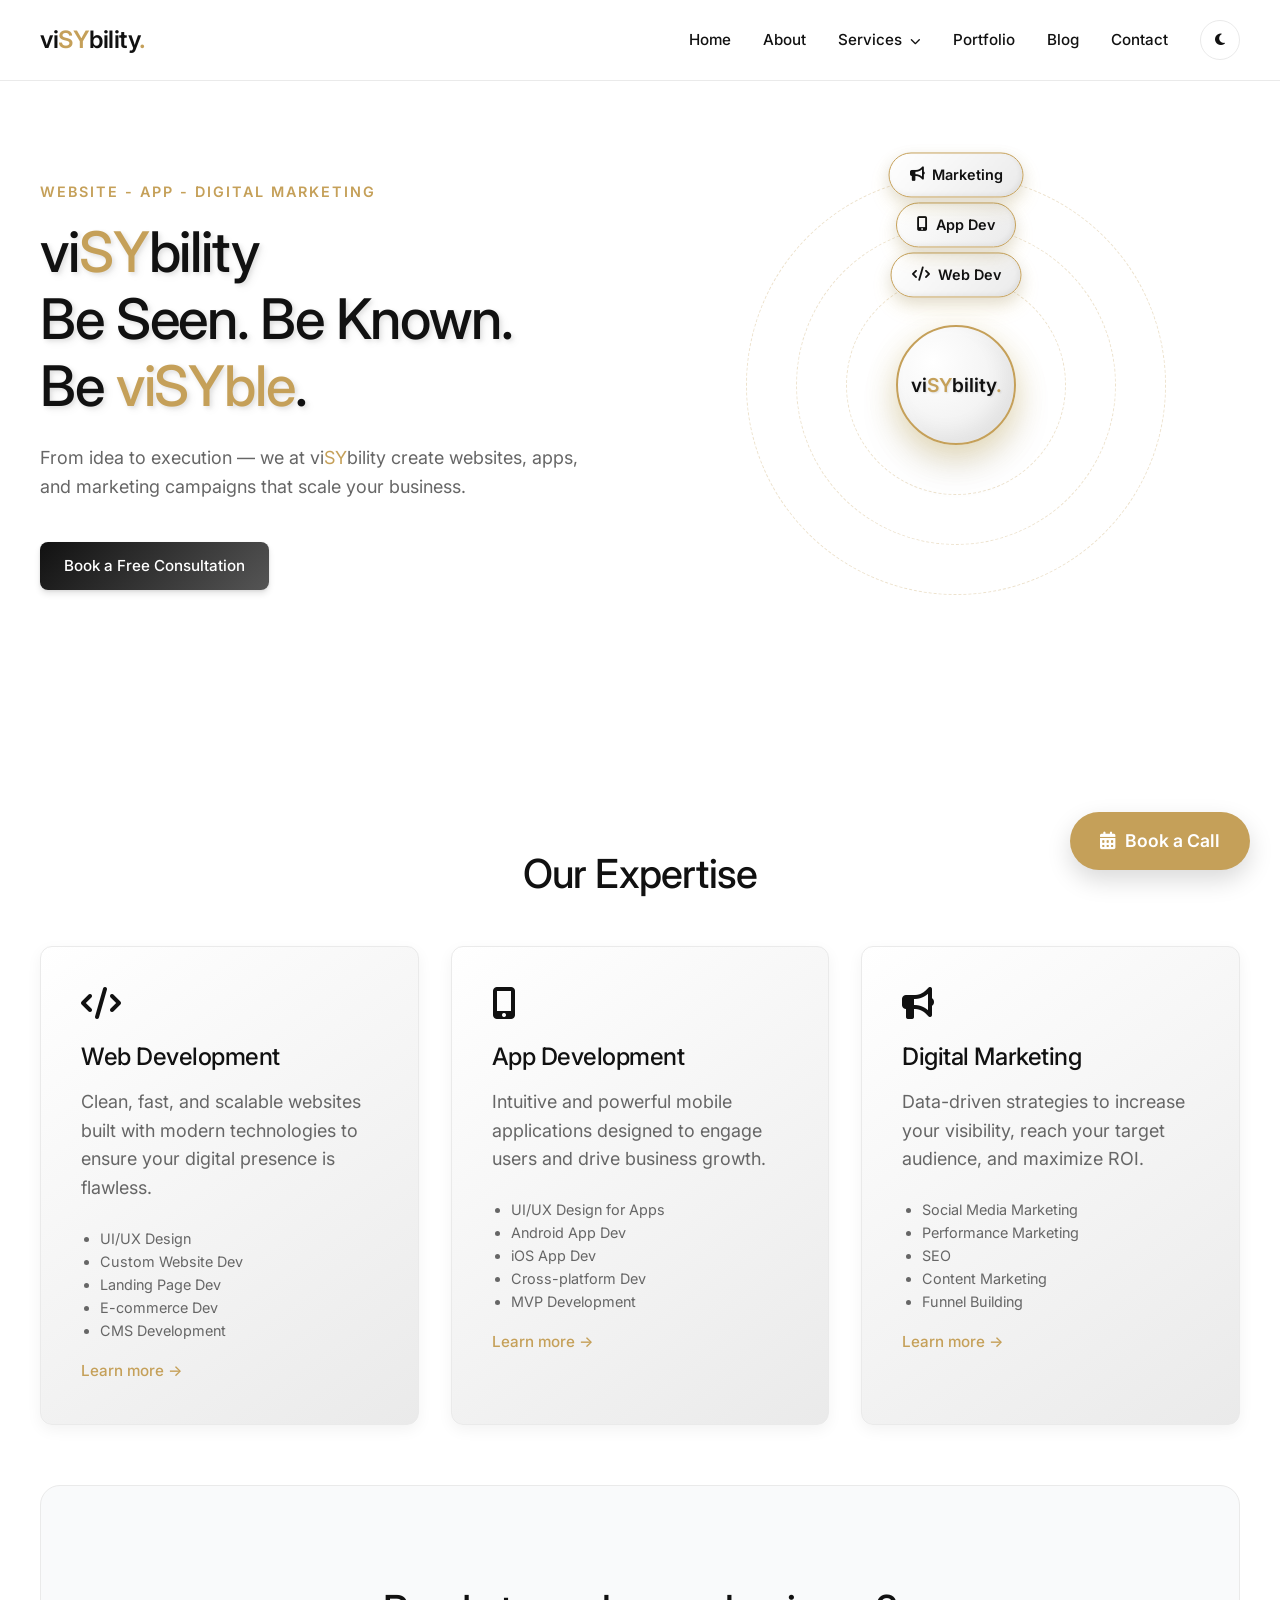
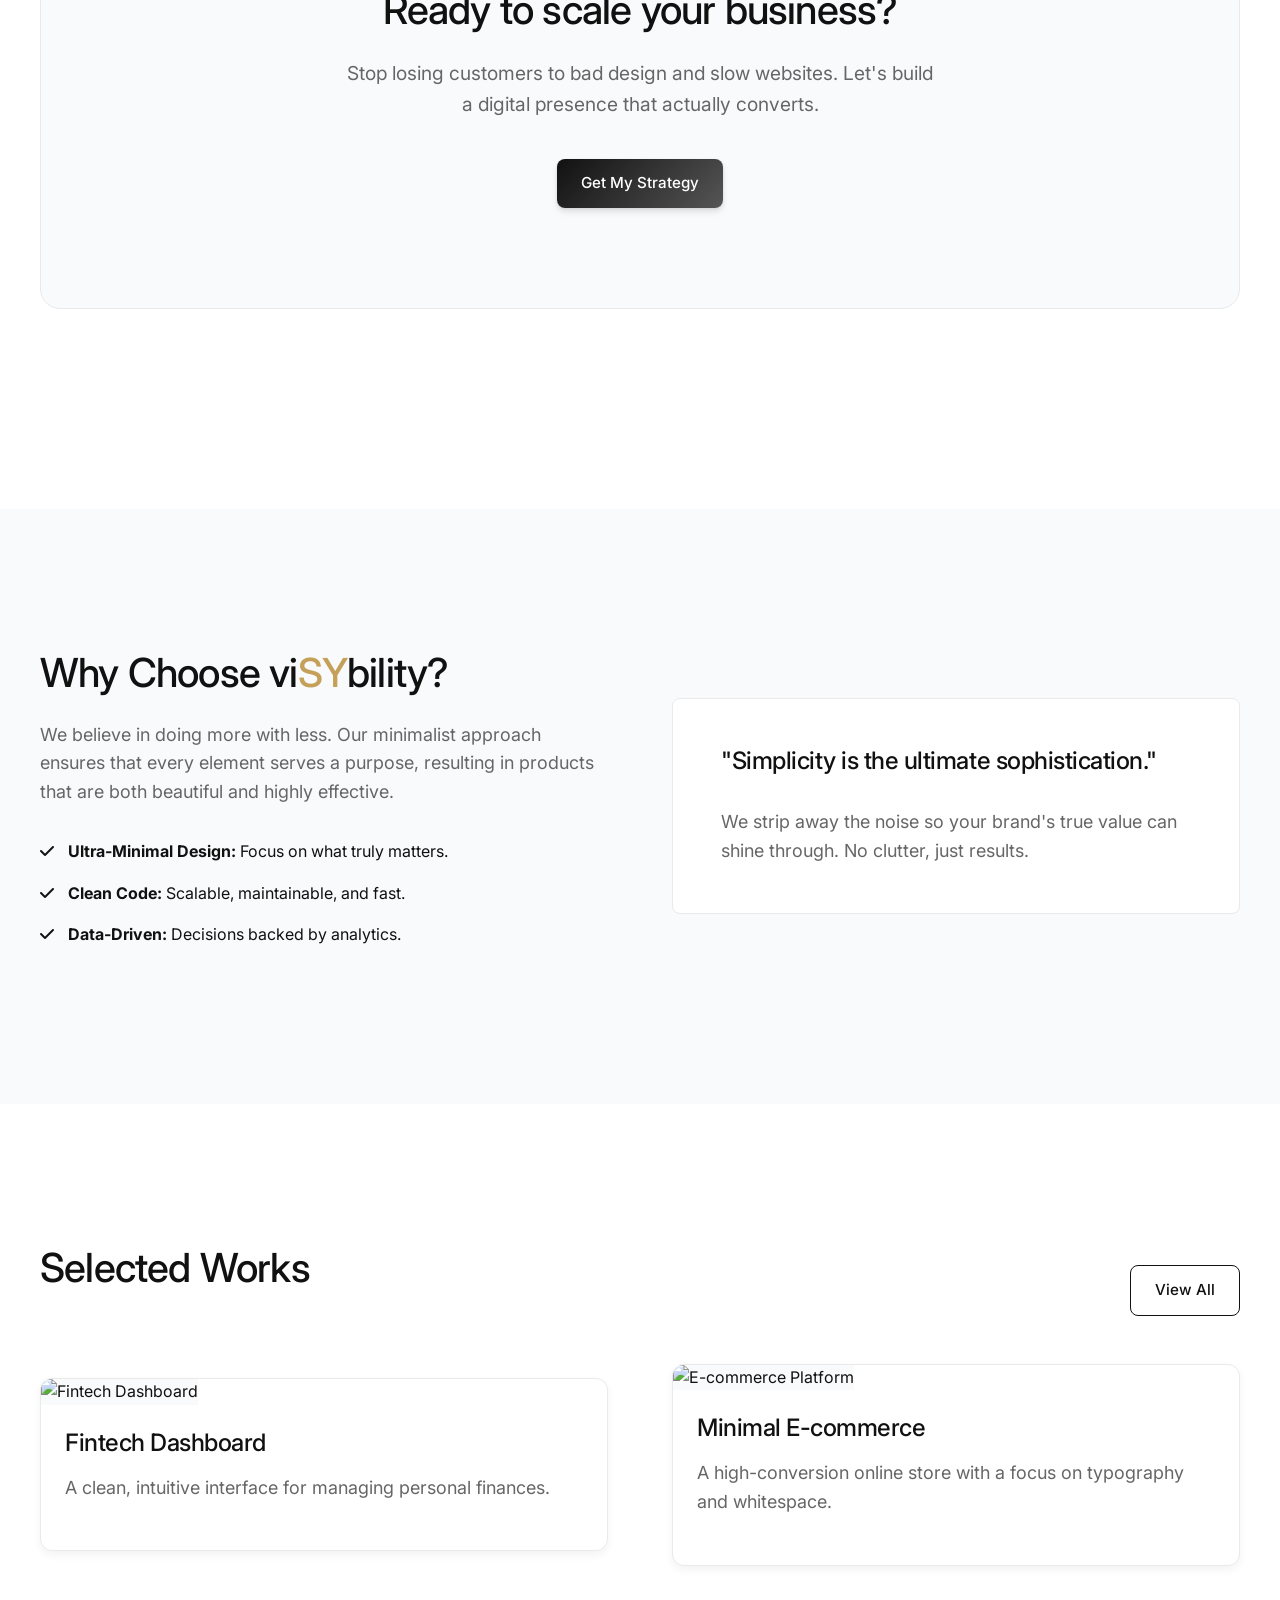
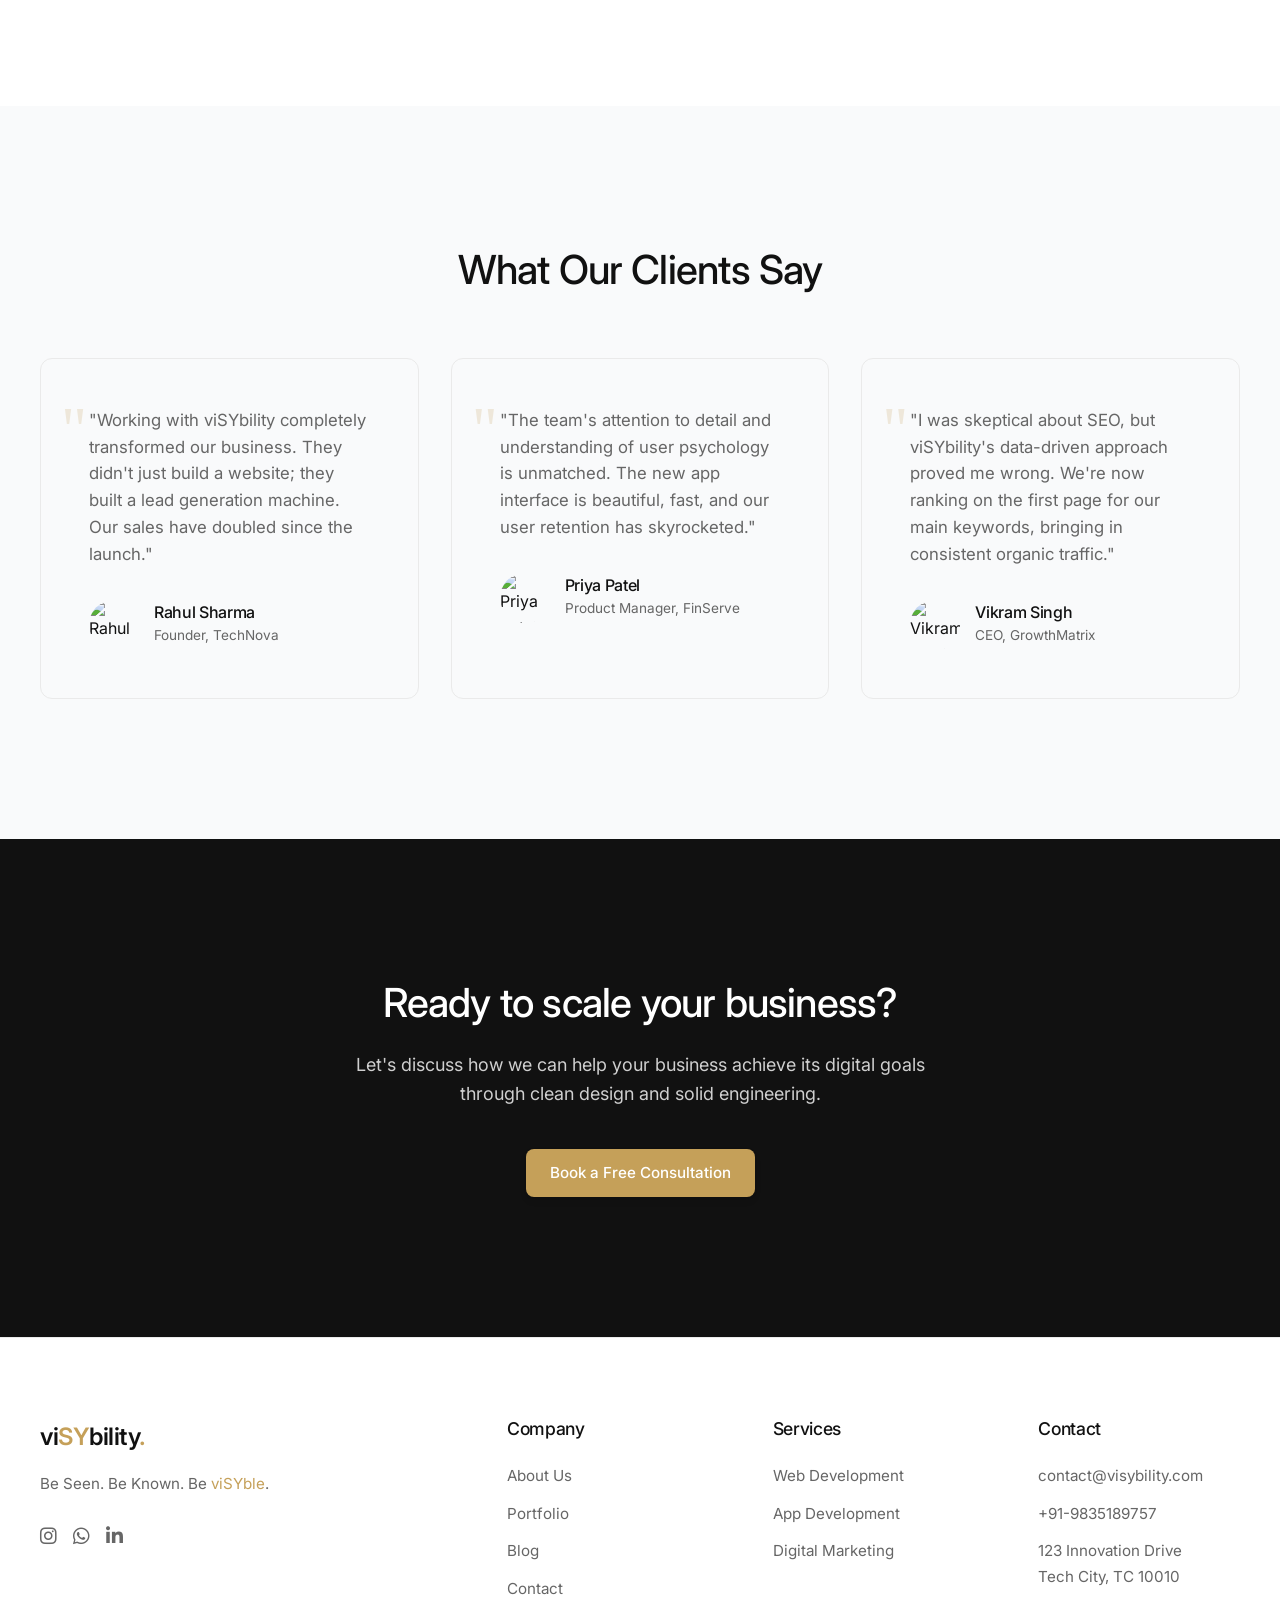
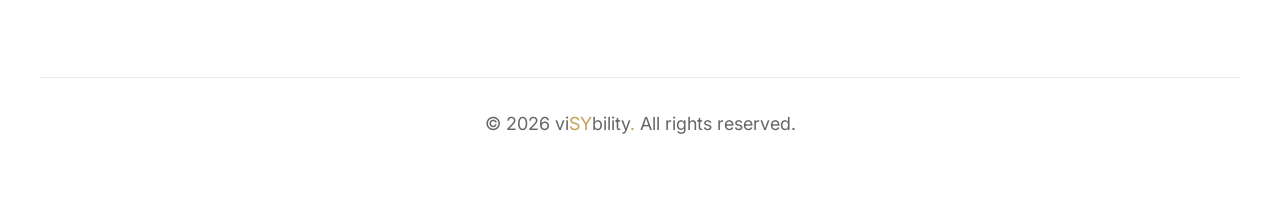
==== index.html @ ca03432a "Add files via upload" ====
<!DOCTYPE html>
<html lang="en">
<head>
  <meta charset="UTF-8">
  <meta name="viewport" content="width=device-width, initial-scale=1.0">
  <title>viSYbility | Digital Agency</title>
  <link rel="stylesheet" href="/style.css">
  <script src="/script.js" defer></script>
<script>const savedTheme = localStorage.getItem('theme'); const systemPrefersDark = window.matchMedia && window.matchMedia('(prefers-color-scheme: dark)').matches; if (savedTheme === 'dark' || (!savedTheme && systemPrefersDark)) { document.documentElement.setAttribute('data-theme', 'dark'); } else { document.documentElement.setAttribute('data-theme', 'light'); }</script></head>
<body>

  <!-- Header -->
  <header>
    <div class="container nav-container">
      <a href="/index.html" class="logo">vi<span style="color: var(--golden-hint);">SY</span>bility<span style="color: var(--golden-hint);">.</span></a>
      <div class="mobile-menu-btn">
        <i class="fas fa-bars"></i>
      </div>
      <ul class="nav-links">
        <li><a href="/index.html">Home</a></li>
        <li><a href="/about.html">About</a></li>
        <li class="dropdown">
          <a href="/services.html">Services <i class="fas fa-chevron-down" style="font-size: 0.7em; margin-left: 4px;"></i></a>
          <ul class="dropdown-menu">
            <li><a href="/services.html">All Services</a></li>
            <li class="nested-dropdown"><a href="/web-development.html">Web Development <i class="fas fa-chevron-right" style="font-size: 0.7em; float: right; margin-top: 4px;"></i></a><ul class="nested-dropdown-menu"><li><a href="/web-development.html">Website Planning &amp; Strategy</a></li><li><a href="/web-development.html">UI/UX Design</a></li><li><a href="/web-development.html">Custom Website Dev</a></li><li><a href="/web-development.html">Landing Page Dev</a></li><li><a href="/web-development.html">E-commerce Dev</a></li><li><a href="/web-development.html">CMS Development</a></li><li><a href="/web-development.html">Redesign &amp; Optimization</a></li><li><a href="/web-development.html">Performance Optimization</a></li><li><a href="/web-development.html">API Integration</a></li><li><a href="/web-development.html">Hosting &amp; Deployment</a></li><li><a href="/web-development.html">Maintenance &amp; Updates</a></li></ul></li>
            <li class="nested-dropdown"><a href="/app-development.html">App Development <i class="fas fa-chevron-right" style="font-size: 0.7em; float: right; margin-top: 4px;"></i></a><ul class="nested-dropdown-menu"><li><a href="/app-development.html">App Idea Validation</a></li><li><a href="/app-development.html">UI/UX Design for Apps</a></li><li><a href="/app-development.html">Android App Dev</a></li><li><a href="/app-development.html">iOS App Dev</a></li><li><a href="/app-development.html">Cross-platform Dev</a></li><li><a href="/app-development.html">Backend Development</a></li><li><a href="/app-development.html">MVP Development</a></li><li><a href="/app-development.html">Testing &amp; Debugging</a></li><li><a href="/app-development.html">App Deployment</a></li><li><a href="/app-development.html">Maintenance &amp; Updates</a></li></ul></li>
            <li class="nested-dropdown"><a href="/digital-marketing.html">Digital Marketing <i class="fas fa-chevron-right" style="font-size: 0.7em; float: right; margin-top: 4px;"></i></a><ul class="nested-dropdown-menu"><li><a href="/digital-marketing.html">Social Media Marketing</a></li><li><a href="/digital-marketing.html">Performance Marketing</a></li><li><a href="/digital-marketing.html">SEO</a></li><li><a href="/digital-marketing.html">Content Marketing</a></li><li><a href="/digital-marketing.html">Branding &amp; Positioning</a></li><li><a href="/digital-marketing.html">Email Marketing</a></li><li><a href="/digital-marketing.html">Funnel Building</a></li><li><a href="/digital-marketing.html">Analytics &amp; Tracking</a></li><li><a href="/digital-marketing.html">Strategy &amp; Consulting</a></li></ul></li>
          </ul>
        </li>
        <li><a href="/portfolio.html">Portfolio</a></li>
        <li><a href="/blog.html">Blog</a></li>
        <li><a href="/contact.html">Contact</a></li><li><button class="theme-toggle btn-outline" style="padding: 8px 12px; border-radius: 50%; border: 1px solid var(--border-color); background: transparent; cursor: pointer; color: var(--text-main); display: flex; align-items: center; justify-content: center; width: 40px; height: 40px;" aria-label="Toggle Theme"><i class="fas fa-moon"></i></button></li>
      </ul>
    </div>
  </header>

  <!-- Hero Section -->
  <section class="hero fade-in">
    <div class="container hero-container">
      <div class="hero-content">
        <div style="color: var(--golden-hint); font-weight: 600; letter-spacing: 2px; margin-bottom: 1rem; font-size: 0.9rem;">WEBSITE - APP - DIGITAL MARKETING</div>
        <h1>vi<span style="color: var(--golden-hint);">SY</span>bility<br>Be Seen. Be Known.<br>Be <span style="color: var(--golden-hint);">viSYble</span>.</h1>
        <p>From idea to execution — we at vi<span style="color: var(--golden-hint);">SY</span>bility create websites, apps, and marketing campaigns that scale your business.</p>
        <a href="/contact.html" class="btn">Book a Free Consultation</a>
      </div>
      <div class="hero-orbit">
        <div class="orbit-center">
          <span>vi<span style="color: var(--golden-hint);">SY</span>bility<span style="color: var(--golden-hint);">.</span></span>
        </div>
        
        <!-- Orbit 1: Web Dev -->
        <div class="orbit-path orbit-path-1"></div>
        <div class="orbit-item-container orbit-container-1">
          <a href="/web-development.html" class="orbit-item orbit-item-1">
            <i class="fas fa-code" style="margin-right: 8px;"></i> Web Dev
          </a>
        </div>
        
        <!-- Orbit 2: App Dev -->
        <div class="orbit-path orbit-path-2"></div>
        <div class="orbit-item-container orbit-container-2">
          <a href="/app-development.html" class="orbit-item orbit-item-2">
            <i class="fas fa-mobile-alt" style="margin-right: 8px;"></i> App Dev
          </a>
        </div>
        
        <!-- Orbit 3: Marketing -->
        <div class="orbit-path orbit-path-3"></div>
        <div class="orbit-item-container orbit-container-3">
          <a href="/digital-marketing.html" class="orbit-item orbit-item-3">
            <i class="fas fa-bullhorn" style="margin-right: 8px;"></i> Marketing
          </a>
        </div>
      </div>
    </div>
  </section>

  <!-- Problem-Solution Section Removed -->

  <!-- Services Overview -->
  <section class="fade-in">
    <div class="container">
      <h2 style="text-align: center; margin-bottom: 3rem;">Our Expertise</h2>
      <div class="grid-3">
        <div class="card">
          <i class="fas fa-code"></i>
          <h3>Web Development</h3>
          <p>Clean, fast, and scalable websites built with modern technologies to ensure your digital presence is flawless.</p>
          <ul style="margin: 1rem 0; padding-left: 1.2rem; color: var(--text-muted); font-size: 0.9rem; line-height: 1.6; list-style-type: disc;">
            <li>UI/UX Design</li>
            <li>Custom Website Dev</li>
            <li>Landing Page Dev</li>
            <li>E-commerce Dev</li>
            <li>CMS Development</li>
          </ul>
          <a href="/web-development.html" style="font-weight: 500; font-size: 0.95rem; color: var(--golden-hint);">Learn more &rarr;</a>
        </div>
        <div class="card">
          <i class="fas fa-mobile-alt"></i>
          <h3>App Development</h3>
          <p>Intuitive and powerful mobile applications designed to engage users and drive business growth.</p>
          <ul style="margin: 1rem 0; padding-left: 1.2rem; color: var(--text-muted); font-size: 0.9rem; line-height: 1.6; list-style-type: disc;">
            <li>UI/UX Design for Apps</li>
            <li>Android App Dev</li>
            <li>iOS App Dev</li>
            <li>Cross-platform Dev</li>
            <li>MVP Development</li>
          </ul>
          <a href="/app-development.html" style="font-weight: 500; font-size: 0.95rem; color: var(--golden-hint);">Learn more &rarr;</a>
        </div>
        <div class="card">
          <i class="fas fa-bullhorn"></i>
          <h3>Digital Marketing</h3>
          <p>Data-driven strategies to increase your visibility, reach your target audience, and maximize ROI.</p>
          <ul style="margin: 1rem 0; padding-left: 1.2rem; color: var(--text-muted); font-size: 0.9rem; line-height: 1.6; list-style-type: disc;">
            <li>Social Media Marketing</li>
            <li>Performance Marketing</li>
            <li>SEO</li>
            <li>Content Marketing</li>
            <li>Funnel Building</li>
          </ul>
          <a href="/digital-marketing.html" style="font-weight: 500; font-size: 0.95rem; color: var(--golden-hint);">Learn more &rarr;</a>
        </div>
      </div>
      
      <div class="cta-section fade-in">
        <h2>Ready to scale your business?</h2>
        <p>Stop losing customers to bad design and slow websites. Let's build a digital presence that actually converts.</p>
        <a href="/contact.html" class="btn">Get My Strategy</a>
      </div>
    </div>
  </section>

  <!-- Case Studies Section Removed -->

  <!-- Why Choose Us -->
  <section style="background: var(--accent-color);" class="fade-in">
    <div class="container">
      <div class="grid-2">
        <div>
          <h2>Why Choose vi<span style="color: var(--golden-hint);">SY</span>bility?</h2>
          <p>We believe in doing more with less. Our minimalist approach ensures that every element serves a purpose, resulting in products that are both beautiful and highly effective.</p>
          <ul style="margin-top: 2rem;">
            <li style="margin-bottom: 1rem;"><i class="fas fa-check" style="margin-right: 10px;"></i> <strong>Ultra-Minimal Design:</strong> Focus on what truly matters.</li>
            <li style="margin-bottom: 1rem;"><i class="fas fa-check" style="margin-right: 10px;"></i> <strong>Clean Code:</strong> Scalable, maintainable, and fast.</li>
            <li style="margin-bottom: 1rem;"><i class="fas fa-check" style="margin-right: 10px;"></i> <strong>Data-Driven:</strong> Decisions backed by analytics.</li>
          </ul>
        </div>
        <div style="background: var(--bg-color); padding: 3rem; border: 1px solid var(--border-color); border-radius: 8px;">
          <h3 style="margin-bottom: 2rem;">"Simplicity is the ultimate sophistication."</h3>
          <p style="margin-bottom: 0;">We strip away the noise so your brand's true value can shine through. No clutter, just results.</p>
        </div>
      </div>
    </div>
  </section>

  <!-- Portfolio Preview -->
  <section class="fade-in">
    <div class="container">
      <div style="display: flex; justify-content: space-between; align-items: flex-end; margin-bottom: 3rem;">
        <h2>Selected Works</h2>
        <a href="/portfolio.html" class="btn btn-outline">View All</a>
      </div>
      <div class="grid-2">
        <div class="project-card">
          <img src="https://picsum.photos/seed/fintech/800/600" alt="Fintech Dashboard" class="project-img">
          <div class="project-content">
            <h3>Fintech Dashboard</h3>
            <p>A clean, intuitive interface for managing personal finances.</p>
          </div>
        </div>
        <div class="project-card">
          <img src="https://picsum.photos/seed/ecommerce/800/600" alt="E-commerce Platform" class="project-img">
          <div class="project-content">
            <h3>Minimal E-commerce</h3>
            <p>A high-conversion online store with a focus on typography and whitespace.</p>
          </div>
        </div>
      </div>
    </div>
  </section>

  <!-- Testimonials Section -->
  <section class="fade-in" style="background: var(--accent-color);">
    <div class="container">
      <h2 style="text-align: center; margin-bottom: 4rem;">What Our Clients Say</h2>
      
      <div class="grid-3">
        <div class="testimonial-card">
          <p style="font-size: 1.05rem; line-height: 1.6; position: relative; z-index: 1;">"Working with viSYbility completely transformed our business. They didn't just build a website; they built a lead generation machine. Our sales have doubled since the launch."</p>
          <div class="testimonial-author">
            <img src="https://picsum.photos/seed/indian1/100/100" alt="Rahul Sharma">
            <div>
              <h4 style="margin-bottom: 0.2rem;">Rahul Sharma</h4>
              <p style="font-size: 0.85rem; color: var(--text-muted); margin: 0;">Founder, TechNova</p>
            </div>
          </div>
        </div>

        <div class="testimonial-card">
          <p style="font-size: 1.05rem; line-height: 1.6; position: relative; z-index: 1;">"The team's attention to detail and understanding of user psychology is unmatched. The new app interface is beautiful, fast, and our user retention has skyrocketed."</p>
          <div class="testimonial-author">
            <img src="https://picsum.photos/seed/indian2/100/100" alt="Priya Patel">
            <div>
              <h4 style="margin-bottom: 0.2rem;">Priya Patel</h4>
              <p style="font-size: 0.85rem; color: var(--text-muted); margin: 0;">Product Manager, FinServe</p>
            </div>
          </div>
        </div>

        <div class="testimonial-card">
          <p style="font-size: 1.05rem; line-height: 1.6; position: relative; z-index: 1;">"I was skeptical about SEO, but viSYbility's data-driven approach proved me wrong. We're now ranking on the first page for our main keywords, bringing in consistent organic traffic."</p>
          <div class="testimonial-author">
            <img src="https://picsum.photos/seed/indian3/100/100" alt="Vikram Singh">
            <div>
              <h4 style="margin-bottom: 0.2rem;">Vikram Singh</h4>
              <p style="font-size: 0.85rem; color: var(--text-muted); margin: 0;">CEO, GrowthMatrix</p>
            </div>
          </div>
        </div>
      </div>
    </div>
  </section>

  <!-- CTA Section -->
  <section style="background: var(--text-main); color: var(--bg-color); text-align: center;" class="fade-in">
    <div class="container">
      <h2 style="color: var(--bg-color);">Ready to scale your business?</h2>
      <p style="color: var(--bg-color); opacity: 0.8; max-width: 600px; margin: 0 auto 2.5rem;">Let's discuss how we can help your business achieve its digital goals through clean design and solid engineering.</p>
      <a href="/contact.html" class="btn" style="background: var(--golden-hint); color: var(--bg-color); border-color: var(--golden-hint);">Book a Free Consultation</a>
    </div>
  </section>

  <a href="/contact.html" class="sticky-cta">
    <i class="fas fa-calendar-alt"></i> Book a Call
  </a>

  <!-- Footer -->
  <footer>
    <div class="container">
      <div class="footer-grid">
        <div class="footer-col">
          <a href="/index.html" class="logo" style="display: block; margin-bottom: 1rem;">vi<span style="color: var(--golden-hint);">SY</span>bility<span style="color: var(--golden-hint);">.</span></a>
          <p style="font-size: 0.95rem;">Be Seen. Be Known. Be <span style="color: var(--golden-hint);">viSYble</span>.</p>
          <div class="social-links">
            <a href="#"><i class="fab fa-instagram"></i></a>
            <a href="https://wa.me/919835189757"><i class="fab fa-whatsapp"></i></a>
            <a href="#"><i class="fab fa-linkedin-in"></i></a>
          </div>
        </div>
        <div class="footer-col">
          <h4>Company</h4>
          <ul>
            <li><a href="/about.html">About Us</a></li>
            <li><a href="/portfolio.html">Portfolio</a></li>
            <li><a href="/blog.html">Blog</a></li>
            <li><a href="/contact.html">Contact</a></li>
          </ul>
        </div>
        <div class="footer-col">
          <h4>Services</h4>
          <ul>
            <li><a href="/web-development.html">Web Development</a></li>
            <li><a href="/app-development.html">App Development</a></li>
            <li><a href="/digital-marketing.html">Digital Marketing</a></li>
          </ul>
        </div>
        <div class="footer-col">
          <h4>Contact</h4>
          <ul>
            <li><a href="mailto:contact@visybility.com">contact@visybility.com</a></li>
            <li><a href="tel:+919835189757">+91-9835189757</a></li>
            <li><span style="color: var(--text-muted); font-size: 0.95rem;">123 Innovation Drive<br>Tech City, TC 10010</span></li>
          </ul>
        </div>
      </div>
      <div class="footer-bottom">
        <p>&copy; 2026 vi<span style="color: var(--golden-hint);">SY</span>bility<span style="color: var(--golden-hint);">.</span> All rights reserved.</p>
      </div>
    </div>
  </footer>

</body>
</html>
---- style.css ----
@import url('https://fonts.googleapis.com/css2?family=Inter:wght@300;400;500;600&display=swap');
@import url('https://cdnjs.cloudflare.com/ajax/libs/font-awesome/6.4.0/css/all.min.css');

:root {
  --bg-color: #ffffff;
  --text-main: #111111;
  --text-muted: #666666;
  --border-color: #eaeaea;
  --accent-color: #f9fafb;
  --hover-color: #f3f4f6;
  --golden-hint: #C5A059;
  --shadow-sm: rgba(0,0,0,0.02);
  --shadow-md: rgba(0,0,0,0.05);
  --shadow-lg: rgba(0,0,0,0.03);
  --transition: all 0.3s ease;
}

[data-theme="dark"] {
  --bg-color: #111111;
  --text-main: #ffffff;
  --text-muted: #a0a0a0;
  --border-color: #333333;
  --accent-color: #1a1a1a;
  --hover-color: #2a2a2a;
  --golden-hint: #C5A059;
  --shadow-sm: rgba(255,255,255,0.02);
  --shadow-md: rgba(255,255,255,0.05);
  --shadow-lg: rgba(255,255,255,0.03);
}

* {
  margin: 0;
  padding: 0;
  box-sizing: border-box;
}

html, body {
  overflow-x: hidden;
}

body {
  font-family: 'Inter', sans-serif;
  background-color: var(--bg-color);
  color: var(--text-main);
  line-height: 1.6;
  -webkit-font-smoothing: antialiased;
}

a {
  text-decoration: none;
  color: inherit;
  transition: var(--transition);
}

ul {
  list-style: none;
}

.container {
  max-width: 1400px;
  margin: 0 auto;
  padding: 0 40px;
}

@media (max-width: 768px) {
  .container {
    padding: 0 20px;
  }
}

/* Typography */
h1, h2, h3, h4 {
  font-weight: 500;
  line-height: 1.2;
  letter-spacing: -0.02em;
}

h1 { font-size: 3.5rem; margin-bottom: 1.5rem; text-shadow: 2px 2px 4px rgba(0,0,0,0.1), 4px 4px 8px rgba(0,0,0,0.05); }
h2 { font-size: 2.5rem; margin-bottom: 1.5rem; }
h3 { font-size: 1.5rem; margin-bottom: 1rem; }
p { color: var(--text-muted); margin-bottom: 1.5rem; font-size: 1.125rem; }

/* Header & Nav */
header {
  position: fixed;
  top: 0;
  left: 0;
  width: 100%;
  background: var(--bg-color);
  border-bottom: 1px solid var(--border-color);
  z-index: 1000;
  transition: var(--transition);
}

.nav-container {
  display: flex;
  justify-content: space-between;
  align-items: center;
  height: 80px;
}

.logo {
  font-size: 1.5rem;
  font-weight: 600;
  letter-spacing: -0.02em;
}

.nav-links {
  display: flex;
  gap: 2rem;
  align-items: center;
}

.nav-links a {
  font-size: 0.95rem;
  font-weight: 500;
}

.nav-links a:hover {
  color: var(--text-muted);
}

.dropdown {
  position: relative;
}

.dropdown-menu {
  position: absolute;
  top: 100%;
  left: 0;
  background: var(--bg-color);
  border: 1px solid var(--border-color);
  min-width: 200px;
  opacity: 0;
  visibility: hidden;
  transform: translateY(10px);
  transition: var(--transition);
  box-shadow: 0 10px 30px var(--shadow-md);
}

.dropdown:hover .dropdown-menu {
  opacity: 1;
  visibility: visible;
  transform: translateY(0);
}

.dropdown-menu li a {
  display: block;
  padding: 12px 20px;
  border-bottom: 1px solid var(--border-color);
  font-size: 0.9rem;
}

.dropdown-menu li:last-child a {
  border-bottom: none;
}

.dropdown-menu li a:hover {
  background: var(--hover-color);
}

.mobile-menu-btn {
  display: none;
  font-size: 1.5rem;
  cursor: pointer;
}

/* Buttons */
.btn {
  display: inline-block;
  padding: 12px 24px;
  background: linear-gradient(135deg, var(--text-main), #555);
  color: var(--bg-color);
  border-radius: 8px;
  font-weight: 500;
  font-size: 0.95rem;
  border: none;
  cursor: pointer;
  transition: all 0.3s cubic-bezier(0.25, 0.8, 0.25, 1);
  box-shadow: 0 4px 6px rgba(0, 0, 0, 0.1), 0 1px 3px rgba(0, 0, 0, 0.08);
}

.btn:hover {
  transform: translateY(-3px);
  box-shadow: 0 10px 20px rgba(0, 0, 0, 0.15), 0 3px 6px rgba(0, 0, 0, 0.1);
  opacity: 0.95;
}

.btn-outline {
  background: transparent;
  color: var(--text-main);
  border: 1px solid var(--text-main);
  box-shadow: none;
}

.btn-outline:hover {
  background: var(--text-main);
  color: var(--bg-color);
  box-shadow: 0 10px 20px rgba(0, 0, 0, 0.1), 0 3px 6px rgba(0, 0, 0, 0.05);
}

/* Sections */
section {
  padding: 140px 0;
}

.hero {
  padding: 200px 0 120px;
  text-align: center;
  max-width: 800px;
  margin: 0 auto;
}

.hero p {
  font-size: 1.25rem;
  margin-bottom: 2.5rem;
}

.page-header {
  padding: 160px 0 80px;
  text-align: center;
  border-bottom: 1px solid var(--border-color);
  background: var(--accent-color);
}

/* Grid Layouts */
.grid-3 {
  display: grid;
  grid-template-columns: repeat(3, 1fr);
  gap: 2rem;
}

.grid-2 {
  display: grid;
  grid-template-columns: repeat(2, 1fr);
  gap: 4rem;
  align-items: center;
}

/* Cards */
.card {
  padding: 2.5rem;
  border: 1px solid var(--border-color);
  border-radius: 12px;
  transition: all 0.3s cubic-bezier(0.25, 0.8, 0.25, 1);
  background: linear-gradient(145deg, var(--bg-color), var(--border-color));
  box-shadow: 
    inset 1px 1px 2px rgba(255,255,255,0.1),
    0 5px 15px rgba(0,0,0,0.05);
}

.card:hover {
  transform: translateY(-10px);
  box-shadow: 
    inset 1px 1px 2px rgba(255,255,255,0.2),
    0 25px 50px rgba(0,0,0,0.15),
    0 10px 20px rgba(0,0,0,0.1);
  border-color: var(--golden-hint);
}

.card i {
  font-size: 2rem;
  margin-bottom: 1.5rem;
  color: var(--text-main);
}

.project-card {
  border: 1px solid var(--border-color);
  border-radius: 12px;
  overflow: hidden;
  transition: all 0.3s cubic-bezier(0.25, 0.8, 0.25, 1);
  background: var(--bg-color);
  box-shadow: 0 4px 10px rgba(0,0,0,0.05);
}

.project-card:hover {
  transform: translateY(-8px);
  box-shadow: 0 20px 40px rgba(0,0,0,0.15), 0 10px 20px rgba(0,0,0,0.1);
  border-color: var(--golden-hint);
}

.project-img {
  width: 100%;
  height: 240px;
  background: var(--accent-color);
  object-fit: cover;
}

.project-content {
  padding: 1.5rem;
}

.blog-card {
  border-bottom: 1px solid var(--border-color);
  padding: 2rem 0;
}

.blog-card:last-child {
  border-bottom: none;
}

.blog-meta {
  font-size: 0.9rem;
  color: var(--text-muted);
  margin-bottom: 0.5rem;
}

/* Footer */
footer {
  border-top: 1px solid var(--border-color);
  padding: 80px 0 40px;
}

.footer-grid {
  display: grid;
  grid-template-columns: 2fr 1fr 1fr 1fr;
  gap: 4rem;
  margin-bottom: 4rem;
}

.footer-col h4 {
  font-size: 1.1rem;
  margin-bottom: 1.5rem;
}

.footer-col ul li {
  margin-bottom: 0.75rem;
}

.footer-col ul li a {
  color: var(--text-muted);
  font-size: 0.95rem;
}

.footer-col ul li a:hover {
  color: var(--text-main);
}

.social-links {
  display: flex;
  gap: 1rem;
  margin-top: 1.5rem;
}

.social-links a {
  color: var(--text-muted);
  font-size: 1.2rem;
}

.social-links a:hover {
  color: var(--text-main);
}

.footer-bottom {
  text-align: center;
  padding-top: 2rem;
  border-top: 1px solid var(--border-color);
  color: var(--text-muted);
  font-size: 0.9rem;
}

/* Animations */
.fade-in {
  opacity: 0;
  transform: translateY(20px);
  transition: opacity 0.8s ease, transform 0.8s ease;
}

.fade-in.visible {
  opacity: 1;
  transform: translateY(0);
}

/* Forms */
.form-group {
  margin-bottom: 1.5rem;
}

.form-control {
  width: 100%;
  padding: 1rem;
  border: 1px solid var(--border-color);
  border-radius: 4px;
  font-family: inherit;
  font-size: 1rem;
  background: var(--accent-color);
  transition: var(--transition);
}

.form-control:focus {
  outline: none;
  border-color: var(--golden-hint);
  background: var(--bg-color);
}

textarea.form-control {
  height: 150px;
  resize: vertical;
}

/* Hero Orbit */
.hero-container {
  display: grid;
  grid-template-columns: 1fr 1fr;
  gap: 4rem;
  align-items: center;
  text-align: left;
}

.hero {
  padding: 160px 0 100px;
  max-width: 100%;
}

.hero-content p {
  font-size: 1.125rem;
  margin-bottom: 2.5rem;
}

.hero-orbit {
  position: relative;
  width: 450px;
  height: 450px;
  margin: 0 auto;
  display: flex;
  justify-content: center;
  align-items: center;
}

.orbit-center {
  position: absolute;
  width: 120px;
  height: 120px;
  background: radial-gradient(circle at 30% 30%, var(--bg-color), var(--border-color));
  border: 2px solid var(--golden-hint);
  border-radius: 50%;
  display: flex;
  justify-content: center;
  align-items: center;
  font-weight: 600;
  font-size: 1.2rem;
  z-index: 10;
  box-shadow: 
    inset -10px -10px 20px rgba(0,0,0,0.05),
    inset 10px 10px 20px rgba(255,255,255,0.2),
    0 10px 30px rgba(212, 175, 55, 0.3),
    0 20px 40px rgba(0,0,0,0.1);
  color: var(--text-main);
  text-shadow: 1px 1px 2px rgba(0,0,0,0.1);
}

.orbit-path {
  position: absolute;
  border: 1px dashed var(--golden-hint);
  opacity: 0.3;
  border-radius: 50%;
  top: 50%;
  left: 50%;
  transform: translate(-50%, -50%);
  pointer-events: none;
}

.orbit-path-1 { width: 220px; height: 220px; animation: spin 20s linear infinite; }
.orbit-path-2 { width: 320px; height: 320px; animation: spin 30s linear infinite; }
.orbit-path-3 { width: 420px; height: 420px; animation: spin 40s linear infinite; }

.orbit-item-container {
  position: absolute;
  top: 50%;
  left: 50%;
  transform-origin: center;
  pointer-events: none;
}

.orbit-container-1 { width: 220px; height: 220px; margin-top: -110px; margin-left: -110px; animation: spin-1 20s linear infinite; animation-delay: 0s; }
.orbit-container-2 { width: 320px; height: 320px; margin-top: -160px; margin-left: -160px; animation: spin-2 30s linear infinite; animation-delay: -10s; }
.orbit-container-3 { width: 420px; height: 420px; margin-top: -210px; margin-left: -210px; animation: spin-3 40s linear infinite; animation-delay: -26.66s; }

.orbit-item {
  position: absolute;
  top: 0;
  left: 50%;
  transform: translate(-50%, -50%);
  padding: 10px 20px;
  background: linear-gradient(135deg, var(--bg-color), var(--border-color));
  border: 1px solid var(--golden-hint);
  border-radius: 30px;
  display: flex;
  justify-content: center;
  align-items: center;
  color: var(--text-main);
  font-weight: 600;
  font-size: 0.9rem;
  white-space: nowrap;
  transition: all 0.3s cubic-bezier(0.25, 0.8, 0.25, 1);
  box-shadow: 
    inset 2px 2px 5px rgba(255,255,255,0.1),
    inset -2px -2px 5px rgba(0,0,0,0.05),
    0 5px 15px rgba(0,0,0,0.1),
    0 10px 20px rgba(212, 175, 55, 0.15);
  z-index: 20;
  pointer-events: auto;
}

.orbit-item-1 { animation: counter-spin-1 20s linear infinite; animation-delay: 0s; }
.orbit-item-2 { animation: counter-spin-2 30s linear infinite; animation-delay: -10s; }
.orbit-item-3 { animation: counter-spin-3 40s linear infinite; animation-delay: -26.66s; }

.orbit-item:hover {
  background: var(--golden-hint);
  color: var(--bg-color);
  box-shadow: 
    inset 2px 2px 5px rgba(255,255,255,0.3),
    inset -2px -2px 5px rgba(0,0,0,0.2),
    0 15px 25px rgba(212, 175, 55, 0.4),
    0 20px 30px rgba(0,0,0,0.2);
}

@keyframes spin {
  100% { transform: translate(-50%, -50%) rotate(360deg); }
}

@keyframes spin-1 { 100% { transform: rotate(360deg); } }
@keyframes counter-spin-1 { 100% { transform: translate(-50%, -50%) rotate(-360deg); } }

@keyframes spin-2 { 100% { transform: rotate(360deg); } }
@keyframes counter-spin-2 { 100% { transform: translate(-50%, -50%) rotate(-360deg); } }

@keyframes spin-3 { 100% { transform: rotate(360deg); } }
@keyframes counter-spin-3 { 100% { transform: translate(-50%, -50%) rotate(-360deg); } }

.hero-orbit:hover .orbit-path,
.hero-orbit:hover .orbit-item-container,
.hero-orbit:hover .orbit-item {
  animation-play-state: paused;
}

/* Nested Dropdown */
.nested-dropdown {
  position: relative;
}

.nested-dropdown-menu {
  position: absolute;
  top: 0;
  left: 100%;
  background: var(--bg-color);
  border: 1px solid var(--border-color);
  min-width: 240px;
  opacity: 0;
  visibility: hidden;
  transform: translateX(10px);
  transition: var(--transition);
  box-shadow: 0 10px 30px var(--shadow-md);
}

.nested-dropdown:hover .nested-dropdown-menu {
  opacity: 1;
  visibility: visible;
  transform: translateX(0);
}

.nested-dropdown-menu li a {
  padding: 10px 20px;
  font-size: 0.85rem;
}

/* Sub-services Grid */
.sub-services-grid {
  display: grid;
  grid-template-columns: repeat(auto-fill, minmax(280px, 1fr));
  gap: 1.5rem;
}

.sub-service-card {
  background: linear-gradient(145deg, var(--bg-color), var(--border-color));
  padding: 1.5rem;
  border: 1px solid var(--border-color);
  border-radius: 10px;
  transition: all 0.3s cubic-bezier(0.25, 0.8, 0.25, 1);
  box-shadow: 
    inset 1px 1px 2px rgba(255,255,255,0.1),
    0 2px 5px rgba(0,0,0,0.05);
}

.sub-service-card:hover {
  border-color: var(--golden-hint);
  transform: translateY(-5px);
  box-shadow: 
    inset 1px 1px 2px rgba(255,255,255,0.2),
    0 15px 30px rgba(0,0,0,0.1),
    0 5px 15px rgba(0,0,0,0.05);
}

.sub-service-card h4 {
  font-size: 1rem;
  margin-bottom: 0.5rem;
  display: flex;
  align-items: center;
}

.sub-service-card h4::before {
  content: '';
  display: inline-block;
  width: 6px;
  height: 6px;
  background: var(--golden-hint);
  border-radius: 50%;
  margin-right: 10px;
}

.sub-service-card p {
  font-size: 0.9rem;
  margin-bottom: 0;
  color: var(--text-muted);
  padding-left: 16px;
}

/* Responsive */
@media (max-width: 992px) {
  h1 { font-size: 2.8rem; }
  h2 { font-size: 2rem; }
  .grid-3, .grid-2, .footer-grid {
    grid-template-columns: 1fr;
    gap: 2rem;
  }
  .hero-container {
    grid-template-columns: 1fr;
    text-align: center;
  }
  .hero-orbit {
    margin-top: 3rem;
    transform: scale(0.9);
  }
}

@media (max-width: 768px) {
  .nav-links {
    position: fixed;
    top: 80px;
    left: -100%;
    width: 100%;
    height: calc(100vh - 80px);
    background: var(--bg-color);
    flex-direction: column;
    align-items: flex-start;
    padding: 2rem;
    transition: var(--transition);
    overflow-y: auto;
  }
  
  .nav-links.active {
    left: 0;
  }
  
  .mobile-menu-btn {
    display: block;
  }
  
  .dropdown-menu {
    position: static;
    opacity: 1;
    visibility: visible;
    transform: none;
    box-shadow: none;
    border: none;
    border-left: 1px solid var(--border-color);
    margin-left: 1rem;
    margin-top: 1rem;
    display: none;
  }
  
  .dropdown.active > .dropdown-menu {
    display: block;
  }

  .nested-dropdown-menu {
    position: static;
    opacity: 1;
    visibility: visible;
    transform: none;
    box-shadow: none;
    border: none;
    border-left: 1px solid var(--border-color);
    margin-left: 1rem;
    display: none;
  }
  .nested-dropdown.active > .nested-dropdown-menu {
    display: block;
  }
  .hero-orbit {
    transform: scale(0.7);
  }
}

@media (max-width: 480px) {
  .hero-orbit {
    transform: scale(0.6);
  }
}

/* Sticky CTA */
.sticky-cta {
  position: fixed;
  bottom: 30px;
  right: 30px;
  z-index: 9999;
  background: var(--golden-hint);
  color: var(--bg-color);
  padding: 15px 30px;
  border-radius: 50px;
  font-weight: 600;
  font-size: 1.1rem;
  box-shadow: 0 10px 25px rgba(0,0,0,0.15);
  transition: var(--transition);
  text-decoration: none;
  display: flex;
  align-items: center;
  gap: 10px;
}

.sticky-cta:hover {
  transform: translateY(-5px) scale(1.05);
  box-shadow: 0 15px 35px rgba(0,0,0,0.2);
  color: var(--bg-color);
}

/* High-Converting Sections */
.cta-section {
  background: var(--accent-color);
  text-align: center;
  padding: 100px 0;
  border-radius: 20px;
  margin: 60px 0;
  border: 1px solid var(--border-color);
}

.cta-section h2 {
  font-size: 2.5rem;
  margin-bottom: 1.5rem;
}

.cta-section p {
  font-size: 1.2rem;
  color: var(--text-muted);
  margin-bottom: 2.5rem;
  max-width: 600px;
  margin-left: auto;
  margin-right: auto;
}

.problem-solution-card {
  background: var(--bg-color);
  border: 1px solid var(--border-color);
  border-radius: 12px;
  padding: 3rem;
  transition: var(--transition);
  height: 100%;
}

.problem-solution-card:hover {
  border-color: var(--golden-hint);
  transform: translateY(-5px);
  box-shadow: 0 15px 30px rgba(0,0,0,0.05);
}

.problem-text {
  color: #e74c3c;
  font-weight: 500;
  margin-bottom: 1.5rem;
  padding-bottom: 1.5rem;
  border-bottom: 1px solid var(--border-color);
}

.solution-text {
  color: #2ecc71;
  font-weight: 500;
}

.testimonial-card {
  background: var(--accent-color);
  padding: 3rem;
  border-radius: 12px;
  position: relative;
  border: 1px solid var(--border-color);
}

.testimonial-card::before {
  content: '"';
  position: absolute;
  top: 20px;
  left: 20px;
  font-size: 4rem;
  color: var(--golden-hint);
  opacity: 0.2;
  font-family: serif;
}

.testimonial-author {
  display: flex;
  align-items: center;
  gap: 15px;
  margin-top: 2rem;
}

.testimonial-author img {
  width: 50px;
  height: 50px;
  border-radius: 50%;
  object-fit: cover;
}

.case-study-card {
  display: grid;
  grid-template-columns: 1fr 1fr;
  gap: 3rem;
  background: var(--accent-color);
  border-radius: 16px;
  overflow: hidden;
  margin-bottom: 4rem;
  border: 1px solid var(--border-color);
}

.case-study-content {
  padding: 3rem;
  display: flex;
  flex-direction: column;
  justify-content: center;
}

.case-study-img {
  width: 100%;
  height: 100%;
  object-fit: cover;
  min-height: 300px;
}

.case-study-metric {
  display: inline-block;
  background: rgba(197, 160, 89, 0.1);
  color: var(--golden-hint);
  padding: 8px 16px;
  border-radius: 30px;
  font-weight: 600;
  margin-top: 1.5rem;
}

@media (max-width: 768px) {
  .case-study-card {
    grid-template-columns: 1fr;
  }
  .sticky-cta {
    bottom: 20px;
    right: 20px;
    padding: 12px 24px;
    font-size: 1rem;
  }
}
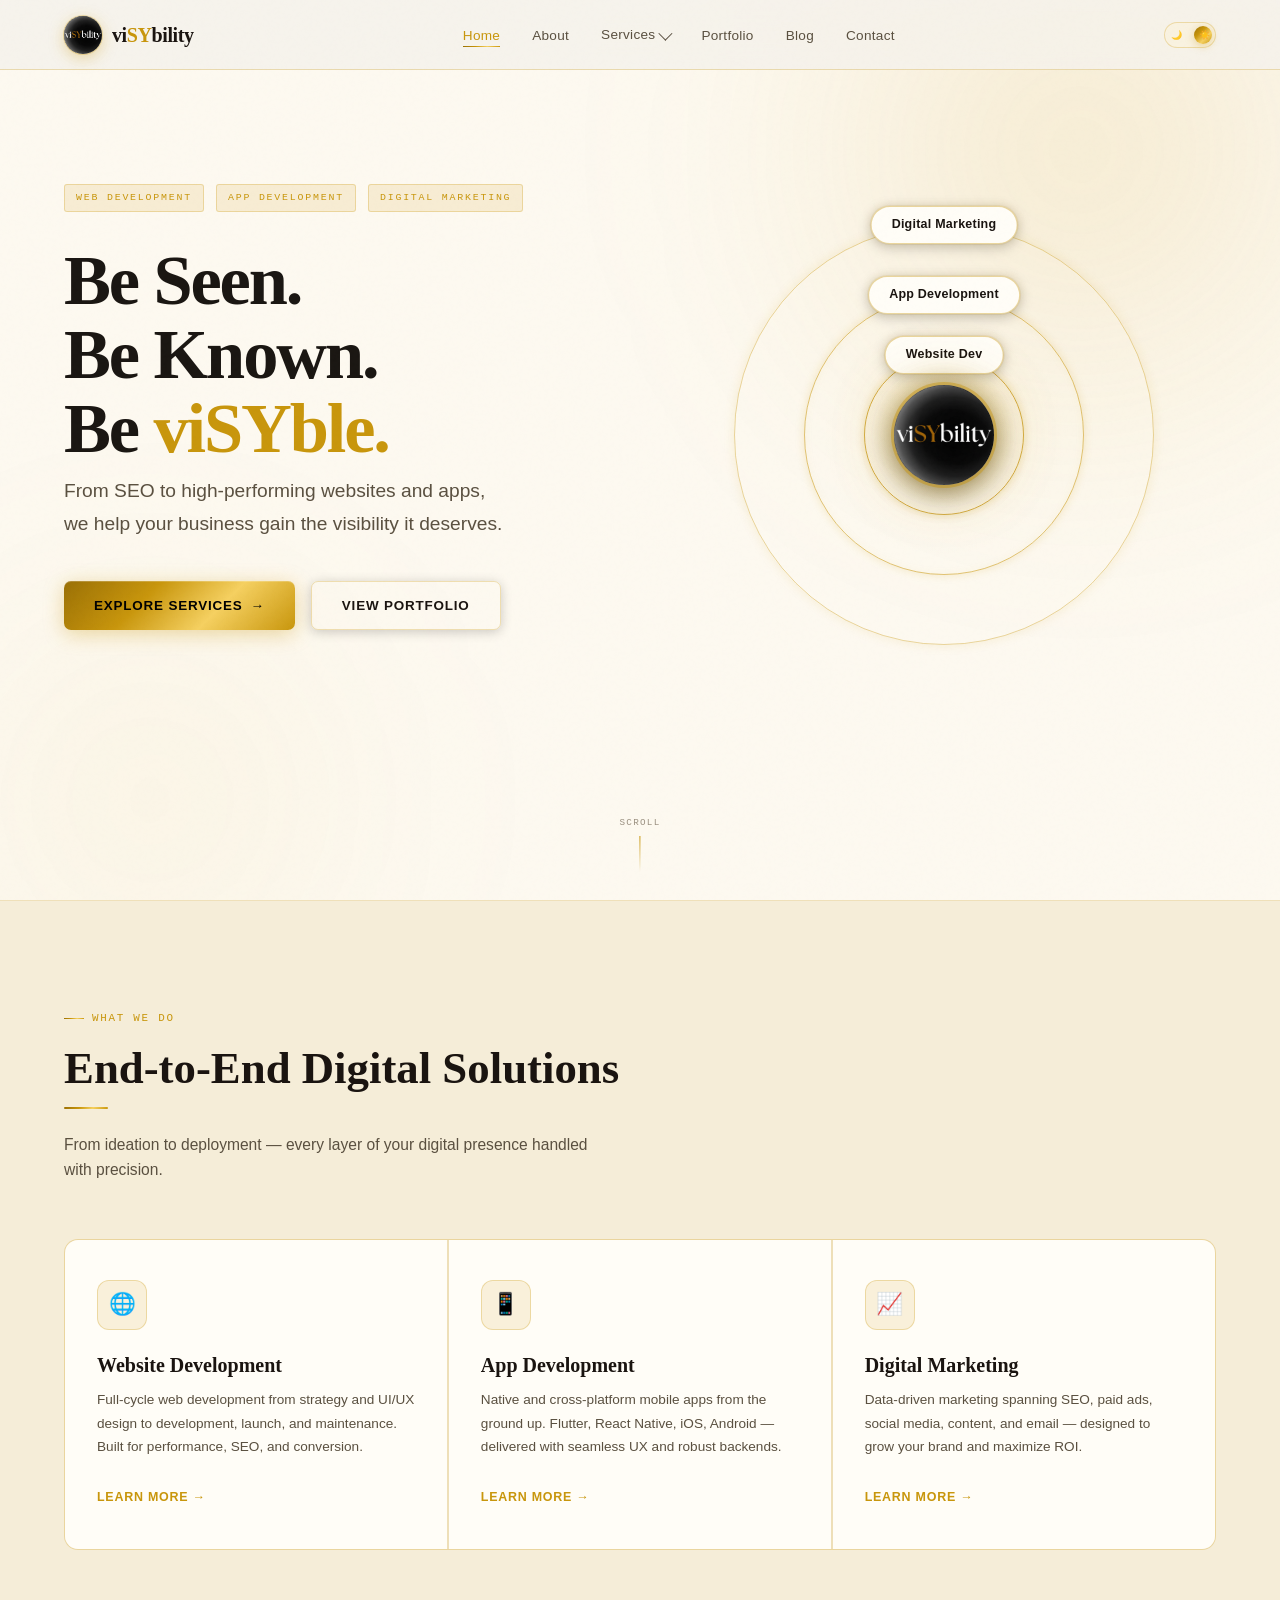
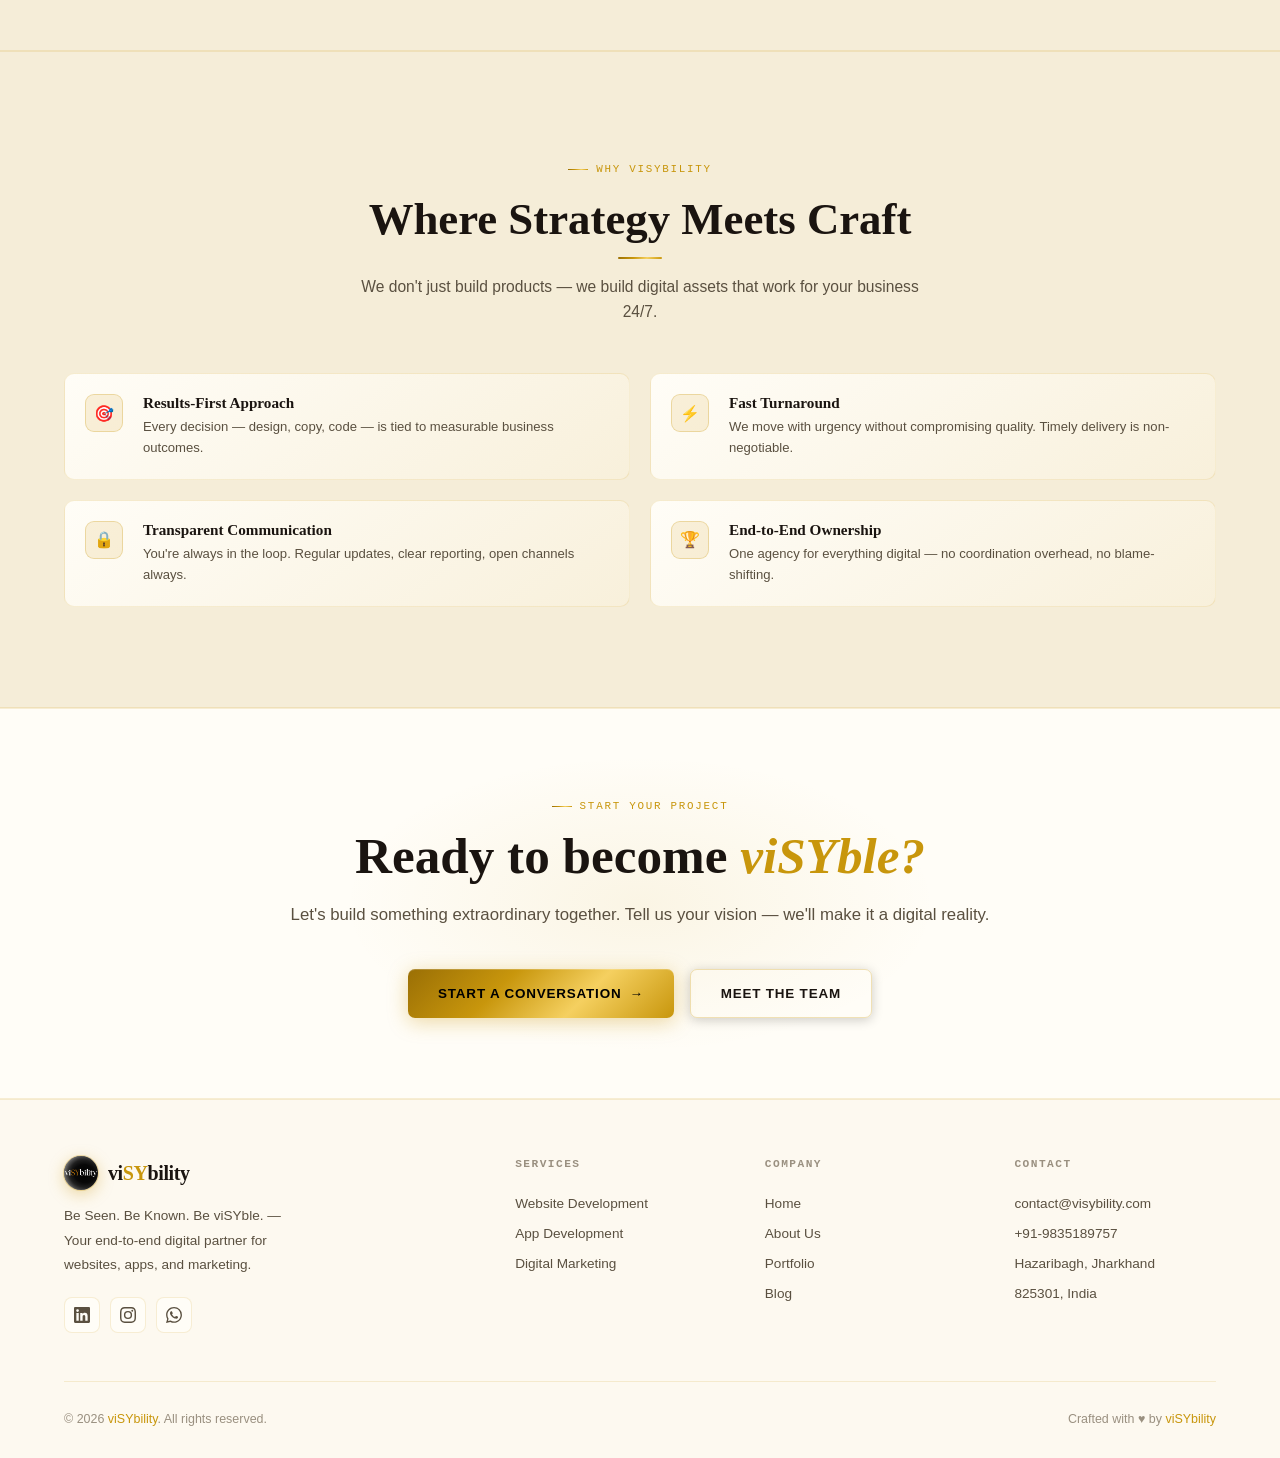
==== commit 386f8ed2: "Add files via upload" ====
--- a/index.html
+++ b/index.html
@@ -1,285 +1,1676 @@
-<!DOCTYPE html>
-<html lang="en">
-<head>
-  <meta charset="UTF-8">
-  <meta name="viewport" content="width=device-width, initial-scale=1.0">
-  <title>viSYbility | Digital Agency</title>
-  <link rel="stylesheet" href="/style.css">
-  <script src="/script.js" defer></script>
-<script>const savedTheme = localStorage.getItem('theme'); const systemPrefersDark = window.matchMedia && window.matchMedia('(prefers-color-scheme: dark)').matches; if (savedTheme === 'dark' || (!savedTheme && systemPrefersDark)) { document.documentElement.setAttribute('data-theme', 'dark'); } else { document.documentElement.setAttribute('data-theme', 'light'); }</script></head>
-<body>
-
-  <!-- Header -->
-  <header>
-    <div class="container nav-container">
-      <a href="/index.html" class="logo">vi<span style="color: var(--golden-hint);">SY</span>bility<span style="color: var(--golden-hint);">.</span></a>
-      <div class="mobile-menu-btn">
-        <i class="fas fa-bars"></i>
-      </div>
-      <ul class="nav-links">
-        <li><a href="/index.html">Home</a></li>
-        <li><a href="/about.html">About</a></li>
-        <li class="dropdown">
-          <a href="/services.html">Services <i class="fas fa-chevron-down" style="font-size: 0.7em; margin-left: 4px;"></i></a>
-          <ul class="dropdown-menu">
-            <li><a href="/services.html">All Services</a></li>
-            <li class="nested-dropdown"><a href="/web-development.html">Web Development <i class="fas fa-chevron-right" style="font-size: 0.7em; float: right; margin-top: 4px;"></i></a><ul class="nested-dropdown-menu"><li><a href="/web-development.html">Website Planning &amp; Strategy</a></li><li><a href="/web-development.html">UI/UX Design</a></li><li><a href="/web-development.html">Custom Website Dev</a></li><li><a href="/web-development.html">Landing Page Dev</a></li><li><a href="/web-development.html">E-commerce Dev</a></li><li><a href="/web-development.html">CMS Development</a></li><li><a href="/web-development.html">Redesign &amp; Optimization</a></li><li><a href="/web-development.html">Performance Optimization</a></li><li><a href="/web-development.html">API Integration</a></li><li><a href="/web-development.html">Hosting &amp; Deployment</a></li><li><a href="/web-development.html">Maintenance &amp; Updates</a></li></ul></li>
-            <li class="nested-dropdown"><a href="/app-development.html">App Development <i class="fas fa-chevron-right" style="font-size: 0.7em; float: right; margin-top: 4px;"></i></a><ul class="nested-dropdown-menu"><li><a href="/app-development.html">App Idea Validation</a></li><li><a href="/app-development.html">UI/UX Design for Apps</a></li><li><a href="/app-development.html">Android App Dev</a></li><li><a href="/app-development.html">iOS App Dev</a></li><li><a href="/app-development.html">Cross-platform Dev</a></li><li><a href="/app-development.html">Backend Development</a></li><li><a href="/app-development.html">MVP Development</a></li><li><a href="/app-development.html">Testing &amp; Debugging</a></li><li><a href="/app-development.html">App Deployment</a></li><li><a href="/app-development.html">Maintenance &amp; Updates</a></li></ul></li>
-            <li class="nested-dropdown"><a href="/digital-marketing.html">Digital Marketing <i class="fas fa-chevron-right" style="font-size: 0.7em; float: right; margin-top: 4px;"></i></a><ul class="nested-dropdown-menu"><li><a href="/digital-marketing.html">Social Media Marketing</a></li><li><a href="/digital-marketing.html">Performance Marketing</a></li><li><a href="/digital-marketing.html">SEO</a></li><li><a href="/digital-marketing.html">Content Marketing</a></li><li><a href="/digital-marketing.html">Branding &amp; Positioning</a></li><li><a href="/digital-marketing.html">Email Marketing</a></li><li><a href="/digital-marketing.html">Funnel Building</a></li><li><a href="/digital-marketing.html">Analytics &amp; Tracking</a></li><li><a href="/digital-marketing.html">Strategy &amp; Consulting</a></li></ul></li>
-          </ul>
-        </li>
-        <li><a href="/portfolio.html">Portfolio</a></li>
-        <li><a href="/blog.html">Blog</a></li>
-        <li><a href="/contact.html">Contact</a></li><li><button class="theme-toggle btn-outline" style="padding: 8px 12px; border-radius: 50%; border: 1px solid var(--border-color); background: transparent; cursor: pointer; color: var(--text-main); display: flex; align-items: center; justify-content: center; width: 40px; height: 40px;" aria-label="Toggle Theme"><i class="fas fa-moon"></i></button></li>
-      </ul>
-    </div>
-  </header>
-
-  <!-- Hero Section -->
-  <section class="hero fade-in">
-    <div class="container hero-container">
-      <div class="hero-content">
-        <div style="color: var(--golden-hint); font-weight: 600; letter-spacing: 2px; margin-bottom: 1rem; font-size: 0.9rem;">WEBSITE - APP - DIGITAL MARKETING</div>
-        <h1>vi<span style="color: var(--golden-hint);">SY</span>bility<br>Be Seen. Be Known.<br>Be <span style="color: var(--golden-hint);">viSYble</span>.</h1>
-        <p>From idea to execution — we at vi<span style="color: var(--golden-hint);">SY</span>bility create websites, apps, and marketing campaigns that scale your business.</p>
-        <a href="/contact.html" class="btn">Book a Free Consultation</a>
-      </div>
-      <div class="hero-orbit">
-        <div class="orbit-center">
-          <span>vi<span style="color: var(--golden-hint);">SY</span>bility<span style="color: var(--golden-hint);">.</span></span>
-        </div>
-        
-        <!-- Orbit 1: Web Dev -->
-        <div class="orbit-path orbit-path-1"></div>
-        <div class="orbit-item-container orbit-container-1">
-          <a href="/web-development.html" class="orbit-item orbit-item-1">
-            <i class="fas fa-code" style="margin-right: 8px;"></i> Web Dev
-          </a>
-        </div>
-        
-        <!-- Orbit 2: App Dev -->
-        <div class="orbit-path orbit-path-2"></div>
-        <div class="orbit-item-container orbit-container-2">
-          <a href="/app-development.html" class="orbit-item orbit-item-2">
-            <i class="fas fa-mobile-alt" style="margin-right: 8px;"></i> App Dev
-          </a>
-        </div>
-        
-        <!-- Orbit 3: Marketing -->
-        <div class="orbit-path orbit-path-3"></div>
-        <div class="orbit-item-container orbit-container-3">
-          <a href="/digital-marketing.html" class="orbit-item orbit-item-3">
-            <i class="fas fa-bullhorn" style="margin-right: 8px;"></i> Marketing
-          </a>
-        </div>
-      </div>
-    </div>
-  </section>
-
-  <!-- Problem-Solution Section Removed -->
-
-  <!-- Services Overview -->
-  <section class="fade-in">
-    <div class="container">
-      <h2 style="text-align: center; margin-bottom: 3rem;">Our Expertise</h2>
-      <div class="grid-3">
-        <div class="card">
-          <i class="fas fa-code"></i>
-          <h3>Web Development</h3>
-          <p>Clean, fast, and scalable websites built with modern technologies to ensure your digital presence is flawless.</p>
-          <ul style="margin: 1rem 0; padding-left: 1.2rem; color: var(--text-muted); font-size: 0.9rem; line-height: 1.6; list-style-type: disc;">
-            <li>UI/UX Design</li>
-            <li>Custom Website Dev</li>
-            <li>Landing Page Dev</li>
-            <li>E-commerce Dev</li>
-            <li>CMS Development</li>
-          </ul>
-          <a href="/web-development.html" style="font-weight: 500; font-size: 0.95rem; color: var(--golden-hint);">Learn more &rarr;</a>
-        </div>
-        <div class="card">
-          <i class="fas fa-mobile-alt"></i>
-          <h3>App Development</h3>
-          <p>Intuitive and powerful mobile applications designed to engage users and drive business growth.</p>
-          <ul style="margin: 1rem 0; padding-left: 1.2rem; color: var(--text-muted); font-size: 0.9rem; line-height: 1.6; list-style-type: disc;">
-            <li>UI/UX Design for Apps</li>
-            <li>Android App Dev</li>
-            <li>iOS App Dev</li>
-            <li>Cross-platform Dev</li>
-            <li>MVP Development</li>
-          </ul>
-          <a href="/app-development.html" style="font-weight: 500; font-size: 0.95rem; color: var(--golden-hint);">Learn more &rarr;</a>
-        </div>
-        <div class="card">
-          <i class="fas fa-bullhorn"></i>
-          <h3>Digital Marketing</h3>
-          <p>Data-driven strategies to increase your visibility, reach your target audience, and maximize ROI.</p>
-          <ul style="margin: 1rem 0; padding-left: 1.2rem; color: var(--text-muted); font-size: 0.9rem; line-height: 1.6; list-style-type: disc;">
-            <li>Social Media Marketing</li>
-            <li>Performance Marketing</li>
-            <li>SEO</li>
-            <li>Content Marketing</li>
-            <li>Funnel Building</li>
-          </ul>
-          <a href="/digital-marketing.html" style="font-weight: 500; font-size: 0.95rem; color: var(--golden-hint);">Learn more &rarr;</a>
-        </div>
-      </div>
-      
-      <div class="cta-section fade-in">
-        <h2>Ready to scale your business?</h2>
-        <p>Stop losing customers to bad design and slow websites. Let's build a digital presence that actually converts.</p>
-        <a href="/contact.html" class="btn">Get My Strategy</a>
-      </div>
-    </div>
-  </section>
-
-  <!-- Case Studies Section Removed -->
-
-  <!-- Why Choose Us -->
-  <section style="background: var(--accent-color);" class="fade-in">
-    <div class="container">
-      <div class="grid-2">
-        <div>
-          <h2>Why Choose vi<span style="color: var(--golden-hint);">SY</span>bility?</h2>
-          <p>We believe in doing more with less. Our minimalist approach ensures that every element serves a purpose, resulting in products that are both beautiful and highly effective.</p>
-          <ul style="margin-top: 2rem;">
-            <li style="margin-bottom: 1rem;"><i class="fas fa-check" style="margin-right: 10px;"></i> <strong>Ultra-Minimal Design:</strong> Focus on what truly matters.</li>
-            <li style="margin-bottom: 1rem;"><i class="fas fa-check" style="margin-right: 10px;"></i> <strong>Clean Code:</strong> Scalable, maintainable, and fast.</li>
-            <li style="margin-bottom: 1rem;"><i class="fas fa-check" style="margin-right: 10px;"></i> <strong>Data-Driven:</strong> Decisions backed by analytics.</li>
-          </ul>
-        </div>
-        <div style="background: var(--bg-color); padding: 3rem; border: 1px solid var(--border-color); border-radius: 8px;">
-          <h3 style="margin-bottom: 2rem;">"Simplicity is the ultimate sophistication."</h3>
-          <p style="margin-bottom: 0;">We strip away the noise so your brand's true value can shine through. No clutter, just results.</p>
-        </div>
-      </div>
-    </div>
-  </section>
-
-  <!-- Portfolio Preview -->
-  <section class="fade-in">
-    <div class="container">
-      <div style="display: flex; justify-content: space-between; align-items: flex-end; margin-bottom: 3rem;">
-        <h2>Selected Works</h2>
-        <a href="/portfolio.html" class="btn btn-outline">View All</a>
-      </div>
-      <div class="grid-2">
-        <div class="project-card">
-          <img src="https://picsum.photos/seed/fintech/800/600" alt="Fintech Dashboard" class="project-img">
-          <div class="project-content">
-            <h3>Fintech Dashboard</h3>
-            <p>A clean, intuitive interface for managing personal finances.</p>
-          </div>
-        </div>
-        <div class="project-card">
-          <img src="https://picsum.photos/seed/ecommerce/800/600" alt="E-commerce Platform" class="project-img">
-          <div class="project-content">
-            <h3>Minimal E-commerce</h3>
-            <p>A high-conversion online store with a focus on typography and whitespace.</p>
-          </div>
-        </div>
-      </div>
-    </div>
-  </section>
-
-  <!-- Testimonials Section -->
-  <section class="fade-in" style="background: var(--accent-color);">
-    <div class="container">
-      <h2 style="text-align: center; margin-bottom: 4rem;">What Our Clients Say</h2>
-      
-      <div class="grid-3">
-        <div class="testimonial-card">
-          <p style="font-size: 1.05rem; line-height: 1.6; position: relative; z-index: 1;">"Working with viSYbility completely transformed our business. They didn't just build a website; they built a lead generation machine. Our sales have doubled since the launch."</p>
-          <div class="testimonial-author">
-            <img src="https://picsum.photos/seed/indian1/100/100" alt="Rahul Sharma">
-            <div>
-              <h4 style="margin-bottom: 0.2rem;">Rahul Sharma</h4>
-              <p style="font-size: 0.85rem; color: var(--text-muted); margin: 0;">Founder, TechNova</p>
-            </div>
-          </div>
-        </div>
-
-        <div class="testimonial-card">
-          <p style="font-size: 1.05rem; line-height: 1.6; position: relative; z-index: 1;">"The team's attention to detail and understanding of user psychology is unmatched. The new app interface is beautiful, fast, and our user retention has skyrocketed."</p>
-          <div class="testimonial-author">
-            <img src="https://picsum.photos/seed/indian2/100/100" alt="Priya Patel">
-            <div>
-              <h4 style="margin-bottom: 0.2rem;">Priya Patel</h4>
-              <p style="font-size: 0.85rem; color: var(--text-muted); margin: 0;">Product Manager, FinServe</p>
-            </div>
-          </div>
-        </div>
-
-        <div class="testimonial-card">
-          <p style="font-size: 1.05rem; line-height: 1.6; position: relative; z-index: 1;">"I was skeptical about SEO, but viSYbility's data-driven approach proved me wrong. We're now ranking on the first page for our main keywords, bringing in consistent organic traffic."</p>
-          <div class="testimonial-author">
-            <img src="https://picsum.photos/seed/indian3/100/100" alt="Vikram Singh">
-            <div>
-              <h4 style="margin-bottom: 0.2rem;">Vikram Singh</h4>
-              <p style="font-size: 0.85rem; color: var(--text-muted); margin: 0;">CEO, GrowthMatrix</p>
-            </div>
-          </div>
-        </div>
-      </div>
-    </div>
-  </section>
-
-  <!-- CTA Section -->
-  <section style="background: var(--text-main); color: var(--bg-color); text-align: center;" class="fade-in">
-    <div class="container">
-      <h2 style="color: var(--bg-color);">Ready to scale your business?</h2>
-      <p style="color: var(--bg-color); opacity: 0.8; max-width: 600px; margin: 0 auto 2.5rem;">Let's discuss how we can help your business achieve its digital goals through clean design and solid engineering.</p>
-      <a href="/contact.html" class="btn" style="background: var(--golden-hint); color: var(--bg-color); border-color: var(--golden-hint);">Book a Free Consultation</a>
-    </div>
-  </section>
-
-  <a href="/contact.html" class="sticky-cta">
-    <i class="fas fa-calendar-alt"></i> Book a Call
-  </a>
-
-  <!-- Footer -->
-  <footer>
-    <div class="container">
-      <div class="footer-grid">
-        <div class="footer-col">
-          <a href="/index.html" class="logo" style="display: block; margin-bottom: 1rem;">vi<span style="color: var(--golden-hint);">SY</span>bility<span style="color: var(--golden-hint);">.</span></a>
-          <p style="font-size: 0.95rem;">Be Seen. Be Known. Be <span style="color: var(--golden-hint);">viSYble</span>.</p>
-          <div class="social-links">
-            <a href="#"><i class="fab fa-instagram"></i></a>
-            <a href="https://wa.me/919835189757"><i class="fab fa-whatsapp"></i></a>
-            <a href="#"><i class="fab fa-linkedin-in"></i></a>
-          </div>
-        </div>
-        <div class="footer-col">
-          <h4>Company</h4>
-          <ul>
-            <li><a href="/about.html">About Us</a></li>
-            <li><a href="/portfolio.html">Portfolio</a></li>
-            <li><a href="/blog.html">Blog</a></li>
-            <li><a href="/contact.html">Contact</a></li>
-          </ul>
-        </div>
-        <div class="footer-col">
-          <h4>Services</h4>
-          <ul>
-            <li><a href="/web-development.html">Web Development</a></li>
-            <li><a href="/app-development.html">App Development</a></li>
-            <li><a href="/digital-marketing.html">Digital Marketing</a></li>
-          </ul>
-        </div>
-        <div class="footer-col">
-          <h4>Contact</h4>
-          <ul>
-            <li><a href="mailto:contact@visybility.com">contact@visybility.com</a></li>
-            <li><a href="tel:+919835189757">+91-9835189757</a></li>
-            <li><span style="color: var(--text-muted); font-size: 0.95rem;">123 Innovation Drive<br>Tech City, TC 10010</span></li>
-          </ul>
-        </div>
-      </div>
-      <div class="footer-bottom">
-        <p>&copy; 2026 vi<span style="color: var(--golden-hint);">SY</span>bility<span style="color: var(--golden-hint);">.</span> All rights reserved.</p>
-      </div>
-    </div>
-  </footer>
-
-</body>
-</html>
+<!DOCTYPE html>
+<html lang="en" data-theme="light">
+<head>
+<meta charset="UTF-8"/>
+<meta http-equiv="Content-Security-Policy" content="default-src 'self' 'unsafe-inline' https://fonts.googleapis.com https://fonts.gstatic.com https://wa.me https://www.linkedin.com https://www.instagram.com; img-src 'self' data:; connect-src 'none';">
+<meta name="referrer" content="strict-origin-when-cross-origin">
+<meta http-equiv="X-Content-Type-Options" content="nosniff">
+<meta http-equiv="X-Frame-Options" content="SAMEORIGIN">
+<meta name="viewport" content="width=device-width, initial-scale=1.0"/>
+<title>viSYbility | Make Your Business Digitally Visible</title>
+<meta name="description" content="Website Development, App Development, and Digital Marketing solutions that drive Visibility and Growth."/>
+<meta property="og:title" content="viSYbility | Make Your Business Digitally Visible"/>
+<meta property="og:description" content="Website Development, App Development, and Digital Marketing solutions that drive Visibility and Growth."/>
+<meta property="og:type" content="website"/>
+<meta name="twitter:card" content="summary"/>
+<meta name="twitter:title" content="viSYbility | Make Your Business Digitally Visible"/>
+<meta name="twitter:description" content="Website Development, App Development, and Digital Marketing solutions that drive Visibility and Growth."/>
+<link rel="icon" type="image/png" href="[data-uri]"/>
+<link rel="apple-touch-icon" href="[data-uri]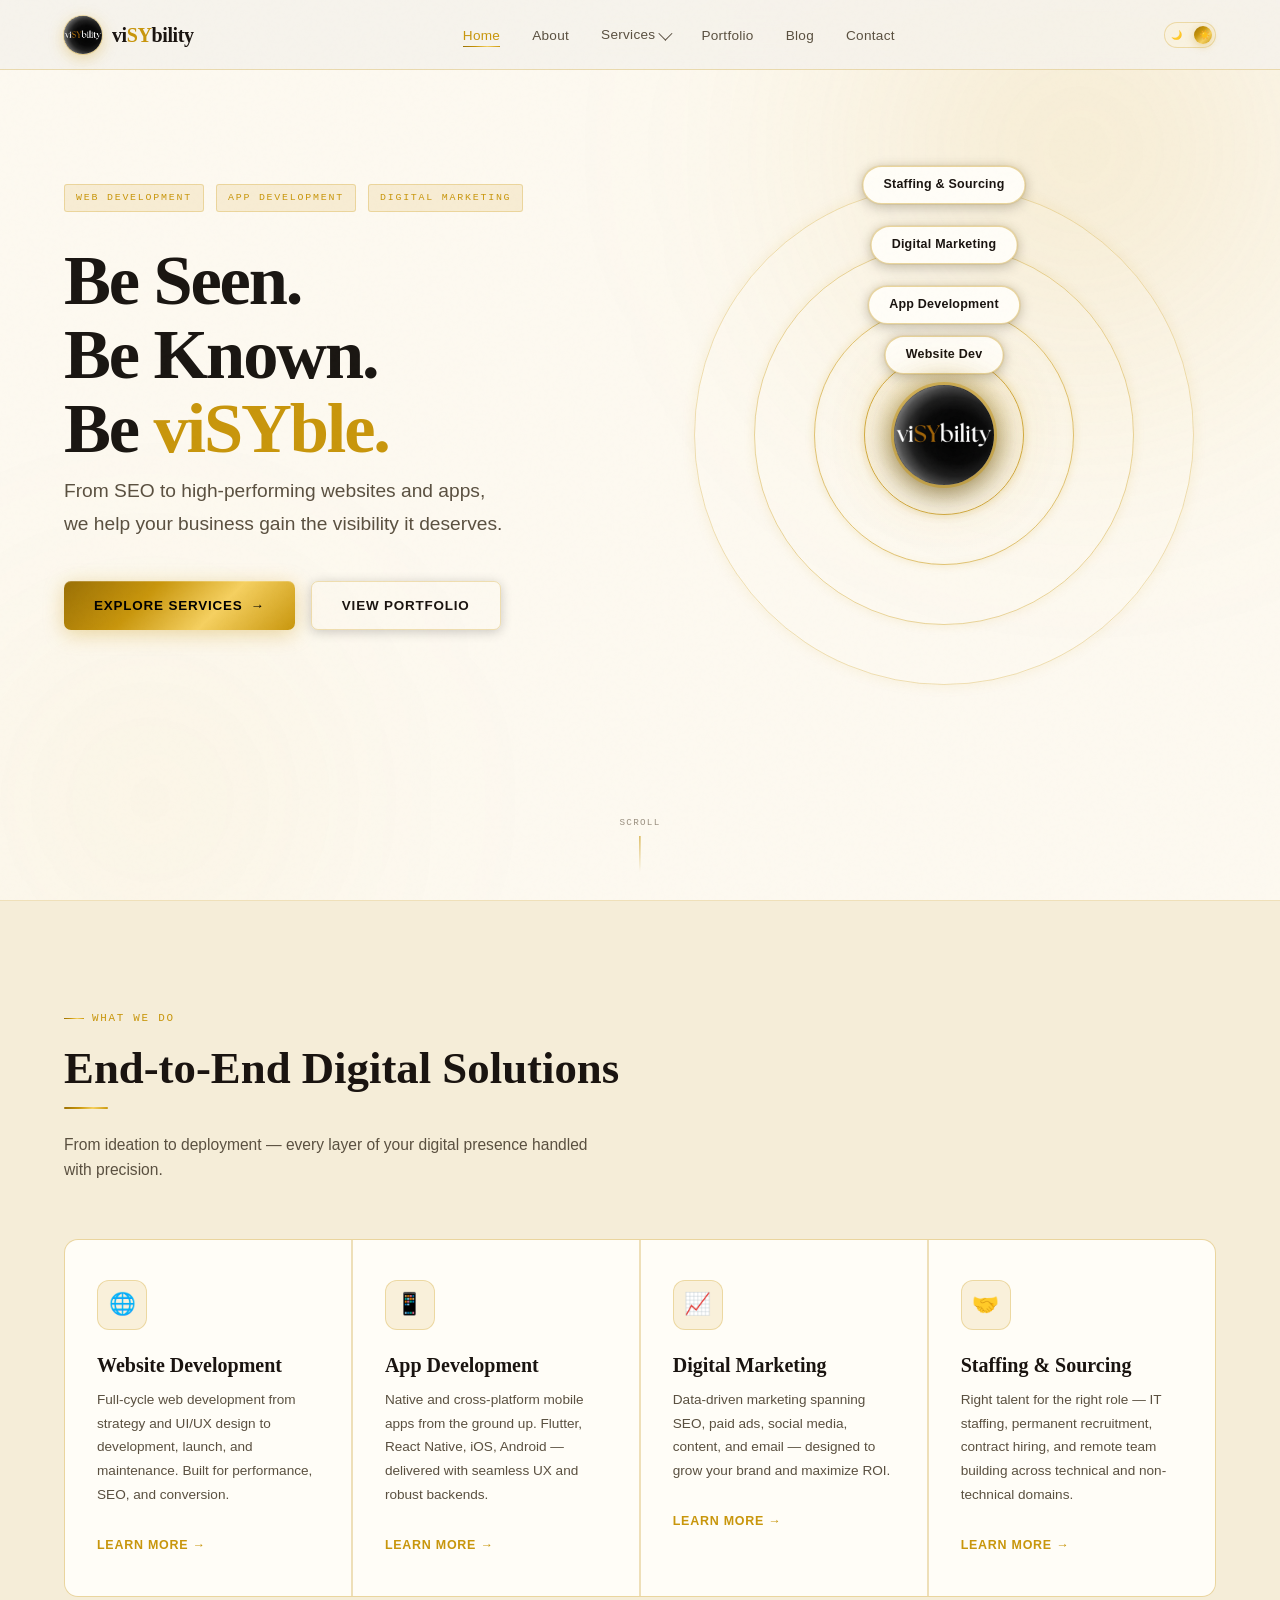
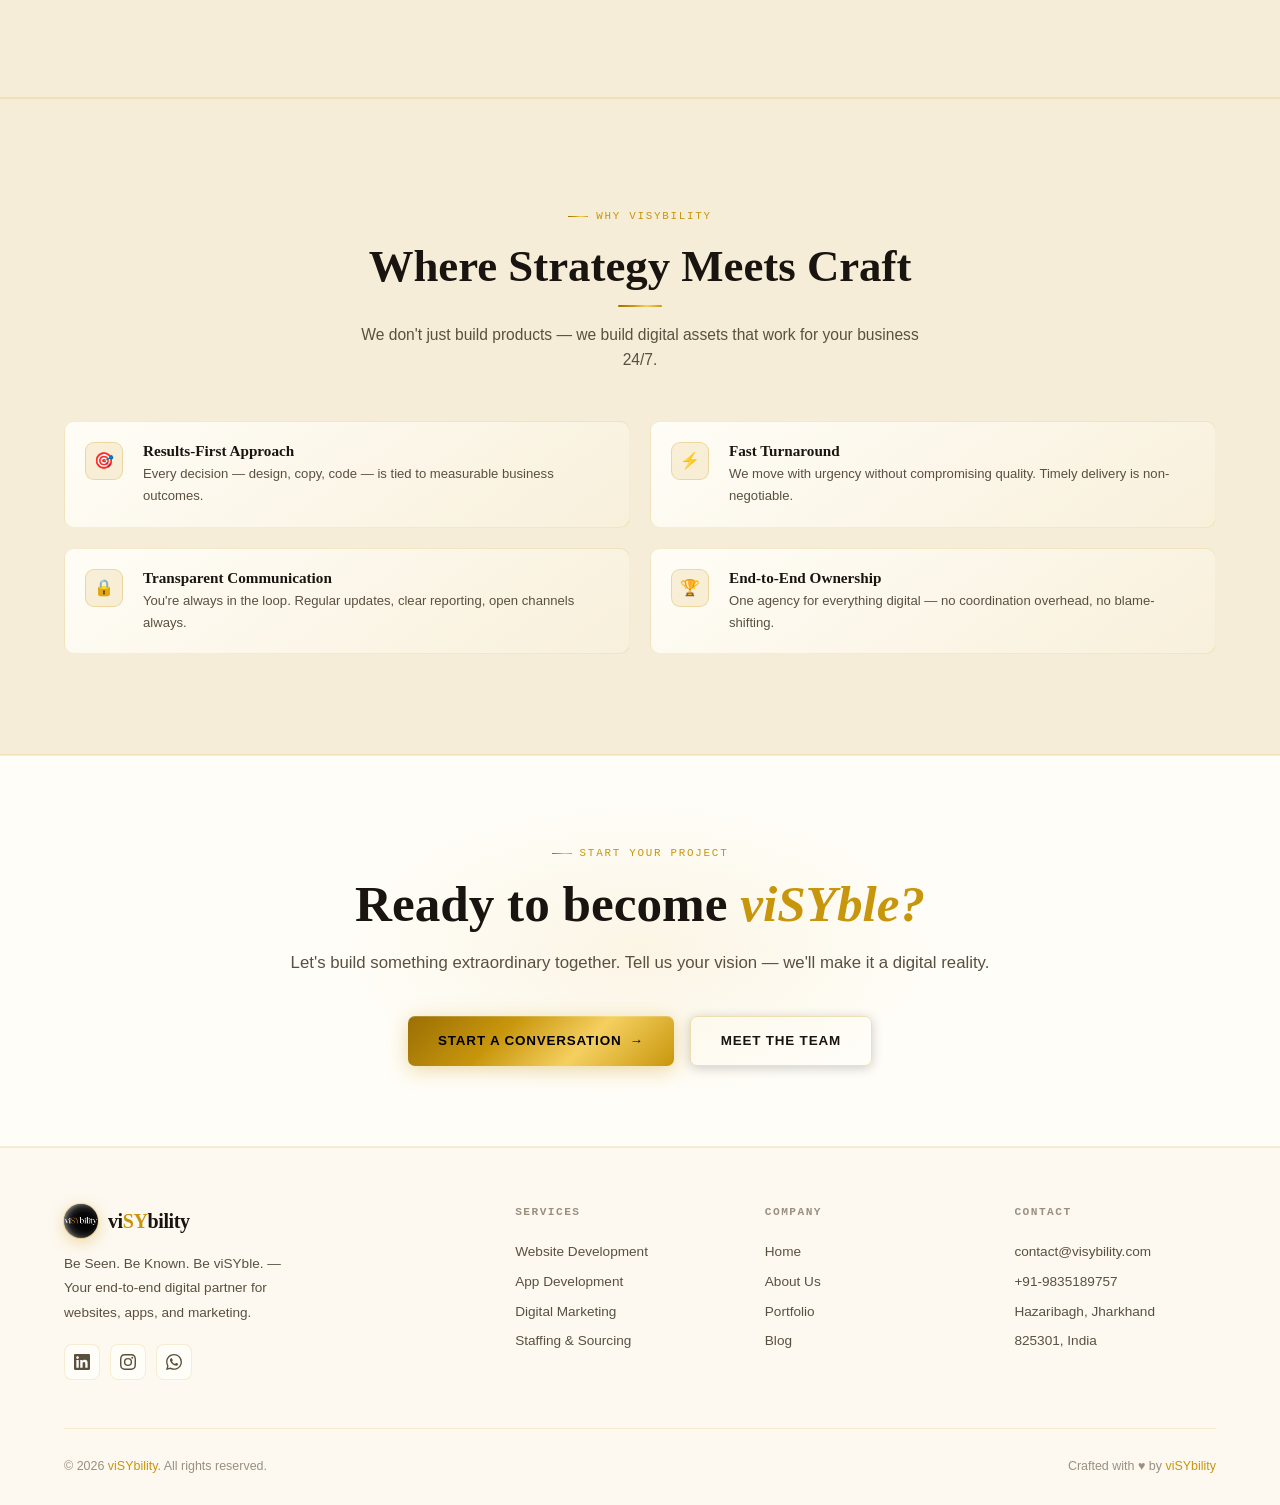
==== commit 4c008289: "Update index.html" ====
--- a/index.html
+++ b/index.html
@@ -344,8 +344,8 @@
 /* ── SOLAR SYSTEM — TOP-DOWN VIEW ── */
 .solar-system{
   /* Fixed square — must never be distorted */
-  width:460px;
-  height:460px;
+  width:540px;
+  height:540px;
   aspect-ratio:1/1;
   flex-shrink:0;
   position:relative;
@@ -401,16 +401,22 @@
   box-shadow:0 0 8px rgba(200,150,12,0.25),inset 0 0 8px rgba(200,150,12,0.08);
 }
 .orbit-ring-2{
-  width:280px; height:280px;
-  margin-top:-140px; margin-left:-140px;
+  width:260px; height:260px;
+  margin-top:-130px; margin-left:-130px;
   border:1.5px solid rgba(200,150,12,0.55);
   box-shadow:0 0 10px rgba(200,150,12,0.18),inset 0 0 10px rgba(200,150,12,0.05);
 }
 .orbit-ring-3{
-  width:420px; height:420px;
-  margin-top:-210px; margin-left:-210px;
+  width:380px; height:380px;
+  margin-top:-190px; margin-left:-190px;
   border:1.5px solid rgba(200,150,12,0.38);
   box-shadow:0 0 12px rgba(200,150,12,0.12);
+}
+.orbit-ring-4{
+  width:500px; height:500px;
+  margin-top:-250px; margin-left:-250px;
+  border:1.5px solid rgba(200,150,12,0.28);
+  box-shadow:0 0 14px rgba(200,150,12,0.1);
 }
 
 /* ── ORBITING PILL WRAPPER ──
@@ -431,16 +437,22 @@
   animation-duration:22s;
 }
 .orbit-wrapper-2{
-  width:280px; height:280px;
-  margin-top:-140px; margin-left:-140px;
+  width:260px; height:260px;
+  margin-top:-130px; margin-left:-130px;
   animation-duration:30s;
   animation-delay:-9s;
 }
 .orbit-wrapper-3{
-  width:420px; height:420px;
-  margin-top:-210px; margin-left:-210px;
+  width:380px; height:380px;
+  margin-top:-190px; margin-left:-190px;
   animation-duration:40s;
   animation-delay:-20s;
+}
+.orbit-wrapper-4{
+  width:500px; height:500px;
+  margin-top:-250px; margin-left:-250px;
+  animation-duration:48s;
+  animation-delay:-30s;
 }
 
 @keyframes orbitCW{
@@ -481,6 +493,7 @@
 .orbit-wrapper-1 .pill-inner{ animation-duration:22s; }
 .orbit-wrapper-2 .pill-inner{ animation-duration:30s; animation-delay:-9s; }
 .orbit-wrapper-3 .pill-inner{ animation-duration:40s; animation-delay:-20s; }
+.orbit-wrapper-4 .pill-inner{ animation-duration:48s; animation-delay:-30s; }
 
 @keyframes counterCW{
   from{ transform: rotate(0deg); }
@@ -548,10 +561,12 @@
 
 /* ── SERVICE CARDS ── */
 .services-grid{
-  display:grid;grid-template-columns:repeat(3,1fr);
+  display:grid;grid-template-columns:repeat(4,1fr);
   gap:1.5px;background:var(--border);
   border:1px solid var(--border);border-radius:14px;overflow:hidden;
 }
+@media(max-width:1024px){.services-grid{grid-template-columns:repeat(2,1fr) !important;}}
+@media(max-width:640px){.services-grid{grid-template-columns:1fr !important;}}
 .service-card{
   background:var(--surface);
   padding:2.5rem 2rem;
@@ -867,6 +882,11 @@
 /* ── RESPONSIVE ── */
 @media(max-width:1024px){
   .hero-inner{grid-template-columns:1fr;gap:3rem;padding:60px 0}
+  .solar-system{width:440px;height:440px}
+  .orbit-ring-4,.orbit-wrapper-4{width:410px;height:410px;margin-top:-205px;margin-left:-205px}
+  .orbit-ring-3,.orbit-wrapper-3{width:320px;height:320px;margin-top:-160px;margin-left:-160px}
+  .orbit-ring-2,.orbit-wrapper-2{width:230px;height:230px;margin-top:-115px;margin-left:-115px}
+  .orbit-ring-1,.orbit-wrapper-1{width:150px;height:150px;margin-top:-75px;margin-left:-75px}
   .solar-system{width:360px;height:360px}
   .services-grid{grid-template-columns:1fr}
   .why-grid{grid-template-columns:1fr}
@@ -894,16 +914,14 @@
   .sub-services-grid{grid-template-columns:1fr}
   .contact-form{padding:1.5rem}
   .blog-card.featured{grid-column:unset}
-  .solar-system{width:300px;height:300px}
-  .orbit-ring-3{width:280px;height:280px;margin-top:-140px;margin-left:-140px}
-  .orbit-ring-2{width:190px;height:190px;margin-top:-95px;margin-left:-95px}
-  .orbit-ring-1{width:110px;height:110px;margin-top:-55px;margin-left:-55px}
-  .orbit-wrapper-3{width:280px;height:280px;margin-top:-140px;margin-left:-140px}
-  .orbit-wrapper-2{width:190px;height:190px;margin-top:-95px;margin-left:-95px}
-  .orbit-wrapper-1{width:110px;height:110px;margin-top:-55px;margin-left:-55px}
-  .solar-logo{width:72px;height:72px}
-  .solar-center{width:72px;height:72px}
-  .pill-inner{font-size:0.62rem;padding:5px 12px;}
+  .solar-system{width:340px;height:340px}
+  .orbit-ring-4,.orbit-wrapper-4{width:320px;height:320px;margin-top:-160px;margin-left:-160px}
+  .orbit-ring-3,.orbit-wrapper-3{width:240px;height:240px;margin-top:-120px;margin-left:-120px}
+  .orbit-ring-2,.orbit-wrapper-2{width:170px;height:170px;margin-top:-85px;margin-left:-85px}
+  .orbit-ring-1,.orbit-wrapper-1{width:100px;height:100px;margin-top:-50px;margin-left:-50px}
+  .solar-logo{width:64px;height:64px}
+  .solar-center{width:64px;height:64px}
+  .pill-inner{font-size:0.56rem;padding:4px 10px;}
 }
 
 /* ── NAV DROPDOWN ── */
@@ -1095,6 +1113,9 @@
         <a class="nav-drop-item" onclick="showPage('services');setTab('marketing')">
           <span class="drop-icon">📈</span> Digital Marketing
         </a>
+        <a class="nav-drop-item" onclick="showPage('services');setTab('staffing')">
+          <span class="drop-icon">🤝</span> Staffing & Sourcing
+        </a>
         <div class="nav-drop-divider"></div>
         <div class="nav-drop-all" onclick="showPage('services')">View All Services →</div>
       </div>
@@ -1165,6 +1186,7 @@
           <div class="orbit-ring orbit-ring-1"></div>
           <div class="orbit-ring orbit-ring-2"></div>
           <div class="orbit-ring orbit-ring-3"></div>
+          <div class="orbit-ring orbit-ring-4"></div>
 
           <!-- Orbit 1 — Web Development (inner) -->
           <div class="orbit-wrapper orbit-wrapper-1">
@@ -1180,10 +1202,17 @@
             </div>
           </div>
 
-          <!-- Orbit 3 — Digital Marketing (outer) -->
+          <!-- Orbit 3 — Digital Marketing -->
           <div class="orbit-wrapper orbit-wrapper-3">
             <div class="orbit-pill">
               <div class="pill-inner" onclick="showPage('services');setTab('marketing')" style="cursor:pointer;">Digital Marketing</div>
+            </div>
+          </div>
+
+          <!-- Orbit 4 — Staffing & Sourcing (outer) -->
+          <div class="orbit-wrapper orbit-wrapper-4">
+            <div class="orbit-pill">
+              <div class="pill-inner" onclick="showPage('services');setTab('staffing')" style="cursor:pointer;">Staffing &amp; Sourcing</div>
             </div>
           </div>
 
@@ -1228,6 +1257,12 @@
           <div class="service-card-icon">📈</div>
           <h3>Digital Marketing</h3>
           <p>Data-driven marketing spanning SEO, paid ads, social media, content, and email — designed to grow your brand and maximize ROI.</p>
+          <a class="service-card-link">Learn More →</a>
+        </div>
+        <div class="service-card" onclick="showPage('services');setTab('staffing')">
+          <div class="service-card-icon">🤝</div>
+          <h3>Staffing &amp; Sourcing</h3>
+          <p>Right talent for the right role — IT staffing, permanent recruitment, contract hiring, and remote team building across technical and non-technical domains.</p>
           <a class="service-card-link">Learn More →</a>
         </div>
       </div>
@@ -1298,7 +1333,7 @@
         <h5>Services</h5>
         <a onclick="showPage('services');setTab('web')">Website Development</a>
         <a onclick="showPage('services');setTab('app')">App Development</a>
-        <a onclick="showPage('services');setTab('marketing')">Digital Marketing</a>
+        <a onclick="showPage('services');setTab('marketing')">Digital Marketing</a><a onclick="showPage(\'services\');setTab(\'staffing\')">Staffing &amp; Sourcing</a>
               </div>
       <div class="footer-col">
         <h5>Company</h5>
@@ -1393,7 +1428,7 @@
     </div>
   </section>
   <div class="cta-strip"><div class="cta-inner"><h2 class="fade-in">Let's Build Something <em style="color:var(--gold);font-style:italic;">Amazing</em></h2><p class="fade-in">Have a project in mind? We'd love to hear about it.</p><div class="cta-buttons"><a class="btn btn-primary btn-arrow" onclick="showPage('contact')"><span>Get In Touch</span><span class="arrow-icon">→</span></a></div></div></div>
-  <footer><div class="footer-grid"><div class="footer-brand"><a class="nav-logo" onclick="showPage('home')"><img src="[data-uri]" alt="viSYbility" style="height:34px;width:34px;border-radius:50%;"/><span class="nav-logo-text">vi<span>SY</span>bility</span></a><p>Be Seen. Be Known. Be viSYble.</p><div class="social-links" style="margin-top:1rem;"><a class="social-link" href="https://www.linkedin.com/company/visybility/" target="_blank" rel="noopener noreferrer">in</a><a class="social-link" href="https://www.instagram.com/visybility" target="_blank" rel="noopener noreferrer" title="Instagram" aria-label="Instagram"><svg width="16" height="16" viewBox="0 0 24 24" fill="currentColor"><path d="M12 2.163c3.204 0 3.584.012 4.85.07 3.252.148 4.771 1.691 4.919 4.919.058 1.265.069 1.645.069 4.849 0 3.205-.012 3.584-.069 4.849-.149 3.225-1.664 4.771-4.919 4.919-1.266.058-1.644.07-4.85.07-3.204 0-3.584-.012-4.849-.07-3.26-.149-4.771-1.699-4.919-4.92-.058-1.265-.07-1.644-.07-4.849 0-3.204.013-3.583.07-4.849.149-3.227 1.664-4.771 4.919-4.919 1.266-.057 1.645-.069 4.849-.069zM12 0C8.741 0 8.333.014 7.053.072 2.695.272.273 2.69.073 7.052.014 8.333 0 8.741 0 12c0 3.259.014 3.668.072 4.948.2 4.358 2.618 6.78 6.98 6.98C8.333 23.986 8.741 24 12 24c3.259 0 3.668-.014 4.948-.072 4.354-.2 6.782-2.618 6.979-6.98.059-1.28.073-1.689.073-4.948 0-3.259-.014-3.667-.072-4.947-.196-4.354-2.617-6.78-6.979-6.98C15.668.014 15.259 0 12 0zm0 5.838a6.162 6.162 0 1 0 0 12.324 6.162 6.162 0 0 0 0-12.324zM12 16a4 4 0 1 1 0-8 4 4 0 0 1 0 8zm6.406-11.845a1.44 1.44 0 1 0 0 2.881 1.44 1.44 0 0 0 0-2.881z"/></svg></a><a class="social-link" href="https://wa.me/919835189757" target="_blank" rel="noopener noreferrer">💬</a></div></div><div class="footer-col"><h5>Services</h5><a onclick="showPage('services');setTab('web')">Website Development</a><a onclick="showPage('services');setTab('app')">App Development</a><a onclick="showPage('services');setTab('marketing')">Digital Marketing</a></div><div class="footer-col"><h5>Company</h5><a onclick="showPage('home')">Home</a><a onclick="showPage('about')">About</a><a onclick="showPage('portfolio')">Portfolio</a><a onclick="showPage('blog')">Blog</a></div><div class="footer-col"><h5>Contact</h5><p>contact@visybility.com</p><p>+91-9835189757</p><p>Hazaribagh, Jharkhand, 825301</p></div></div><div class="footer-bottom"><p>© 2026 <span>viSYbility</span>. All rights reserved.</p><p>Crafted with ♥ by <span>viSYbility</span></p></div></footer>
+  <footer><div class="footer-grid"><div class="footer-brand"><a class="nav-logo" onclick="showPage('home')"><img src="[data-uri]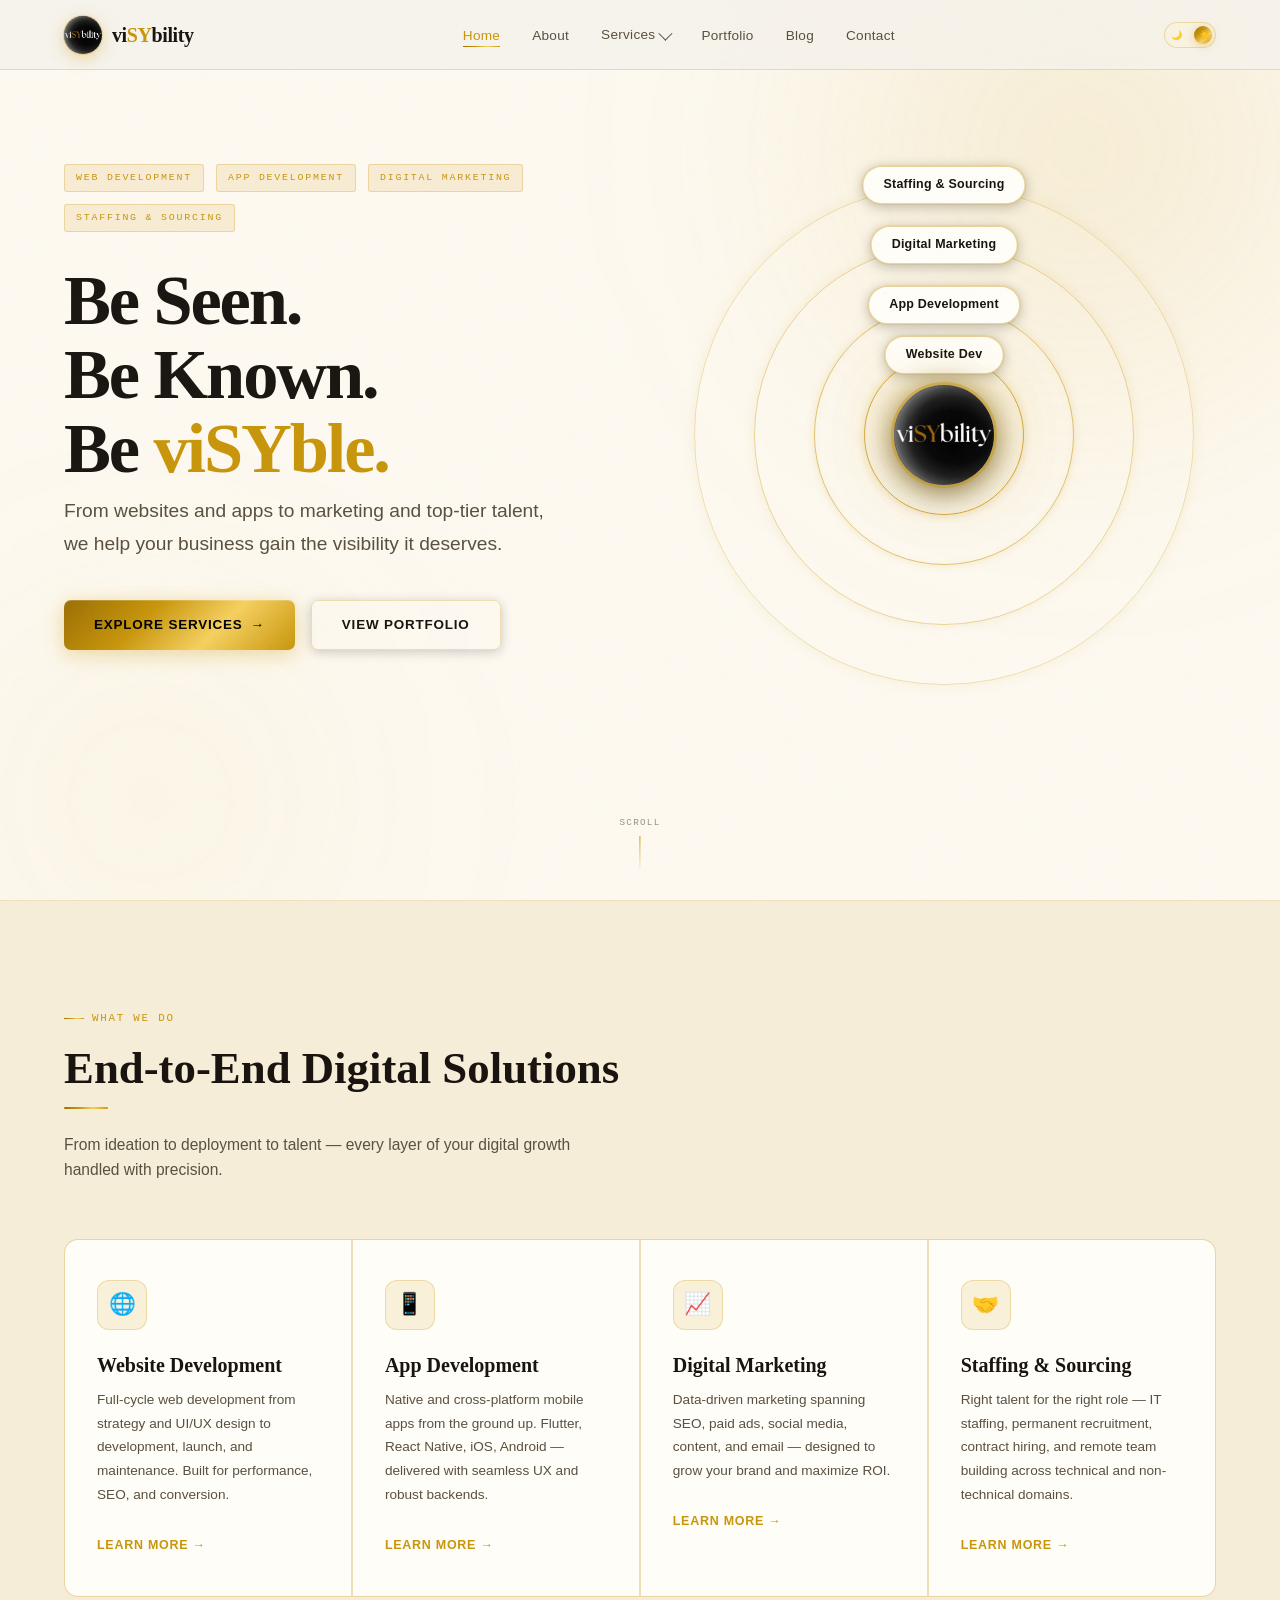
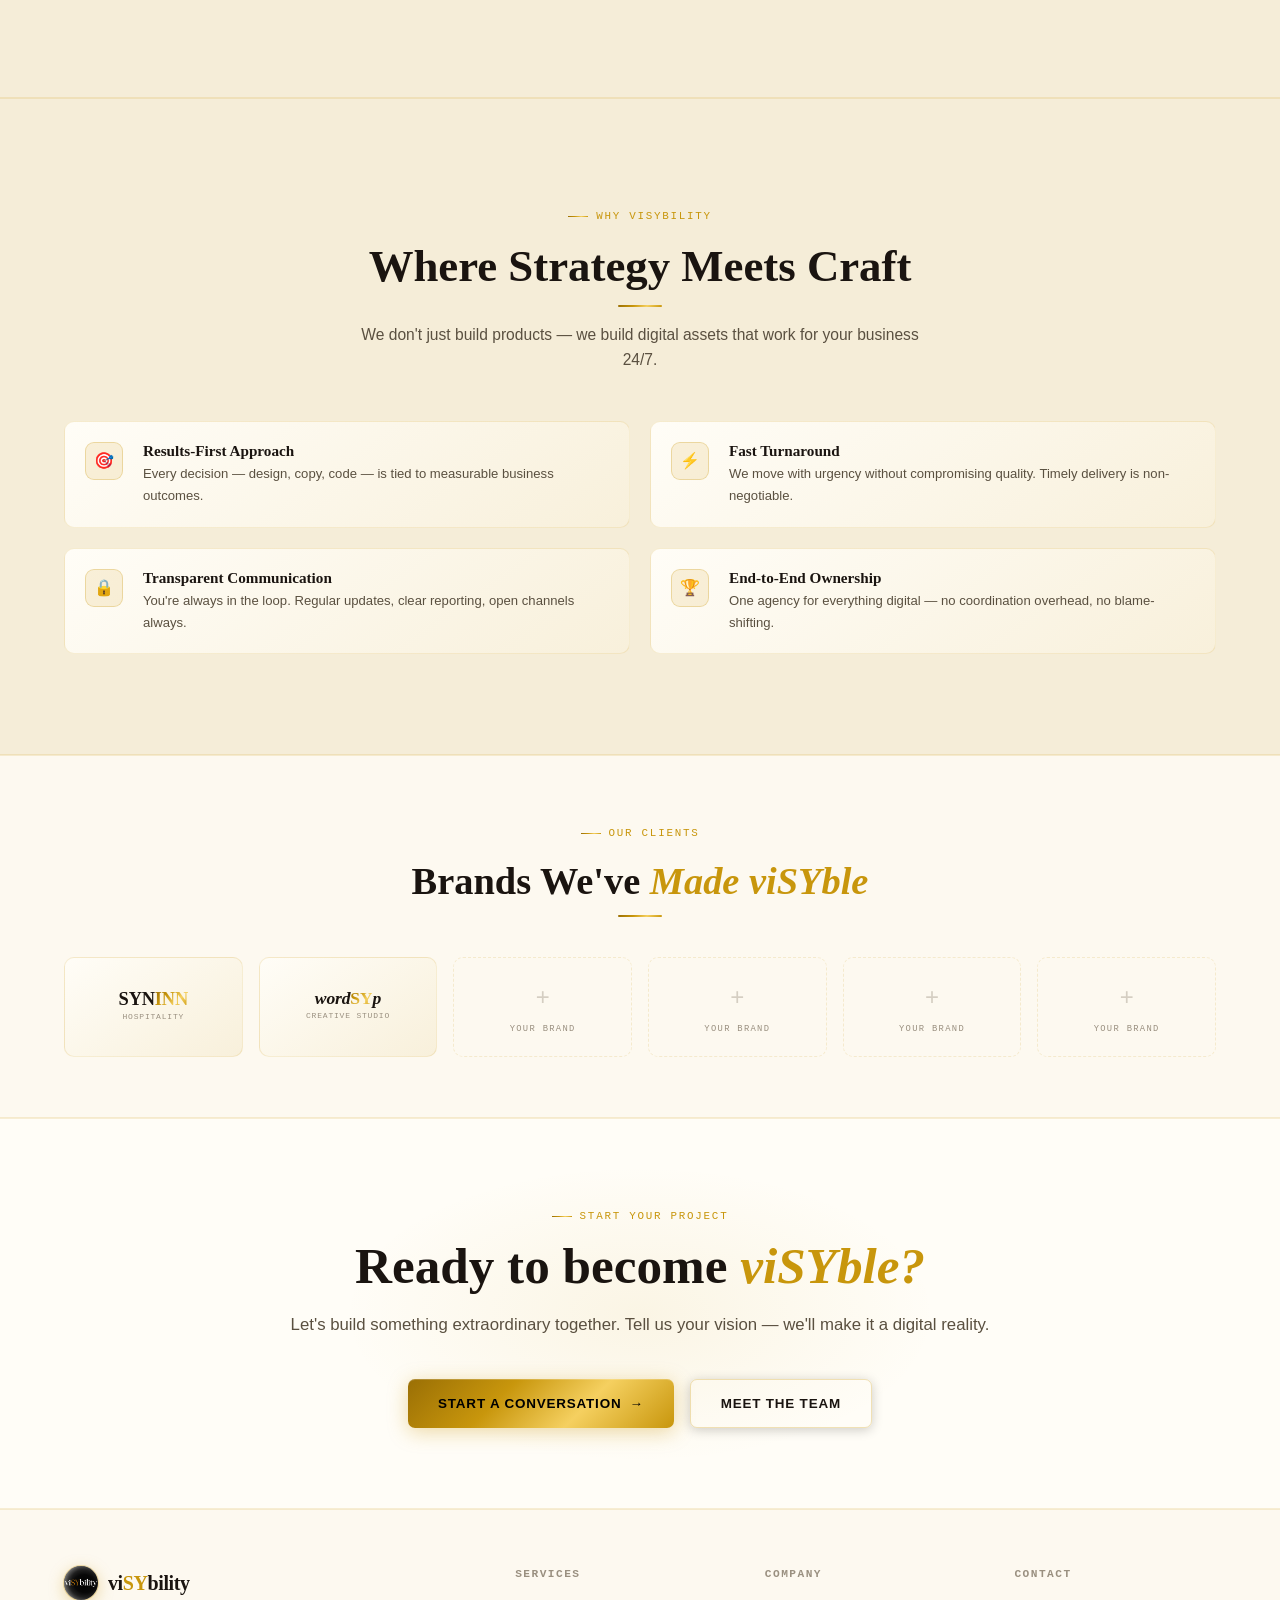
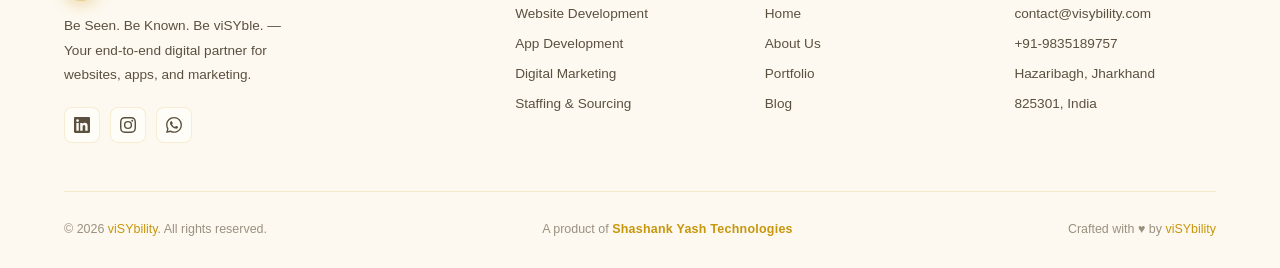
==== commit 598ade10: "Update index.html" ====
--- a/index.html
+++ b/index.html
@@ -8,13 +8,13 @@
 <meta http-equiv="X-Frame-Options" content="SAMEORIGIN">
 <meta name="viewport" content="width=device-width, initial-scale=1.0"/>
 <title>viSYbility | Make Your Business Digitally Visible</title>
-<meta name="description" content="Website Development, App Development, and Digital Marketing solutions that drive Visibility and Growth."/>
+<meta name="description" content="End-to-end Website Development, App Development, Digital Marketing, and Staffing &amp; Sourcing — helping ambitious brands become impossible to ignore."/>
 <meta property="og:title" content="viSYbility | Make Your Business Digitally Visible"/>
-<meta property="og:description" content="Website Development, App Development, and Digital Marketing solutions that drive Visibility and Growth."/>
+<meta property="og:description" content="End-to-end Website Development, App Development, Digital Marketing, and Staffing &amp; Sourcing — helping ambitious brands become impossible to ignore."/>
 <meta property="og:type" content="website"/>
 <meta name="twitter:card" content="summary"/>
 <meta name="twitter:title" content="viSYbility | Make Your Business Digitally Visible"/>
-<meta name="twitter:description" content="Website Development, App Development, and Digital Marketing solutions that drive Visibility and Growth."/>
+<meta name="twitter:description" content="End-to-end Website Development, App Development, Digital Marketing, and Staffing &amp; Sourcing — helping ambitious brands become impossible to ignore."/>
 <link rel="icon" type="image/png" href="[data-uri]"/>
 <link rel="apple-touch-icon" href="[data-uri]